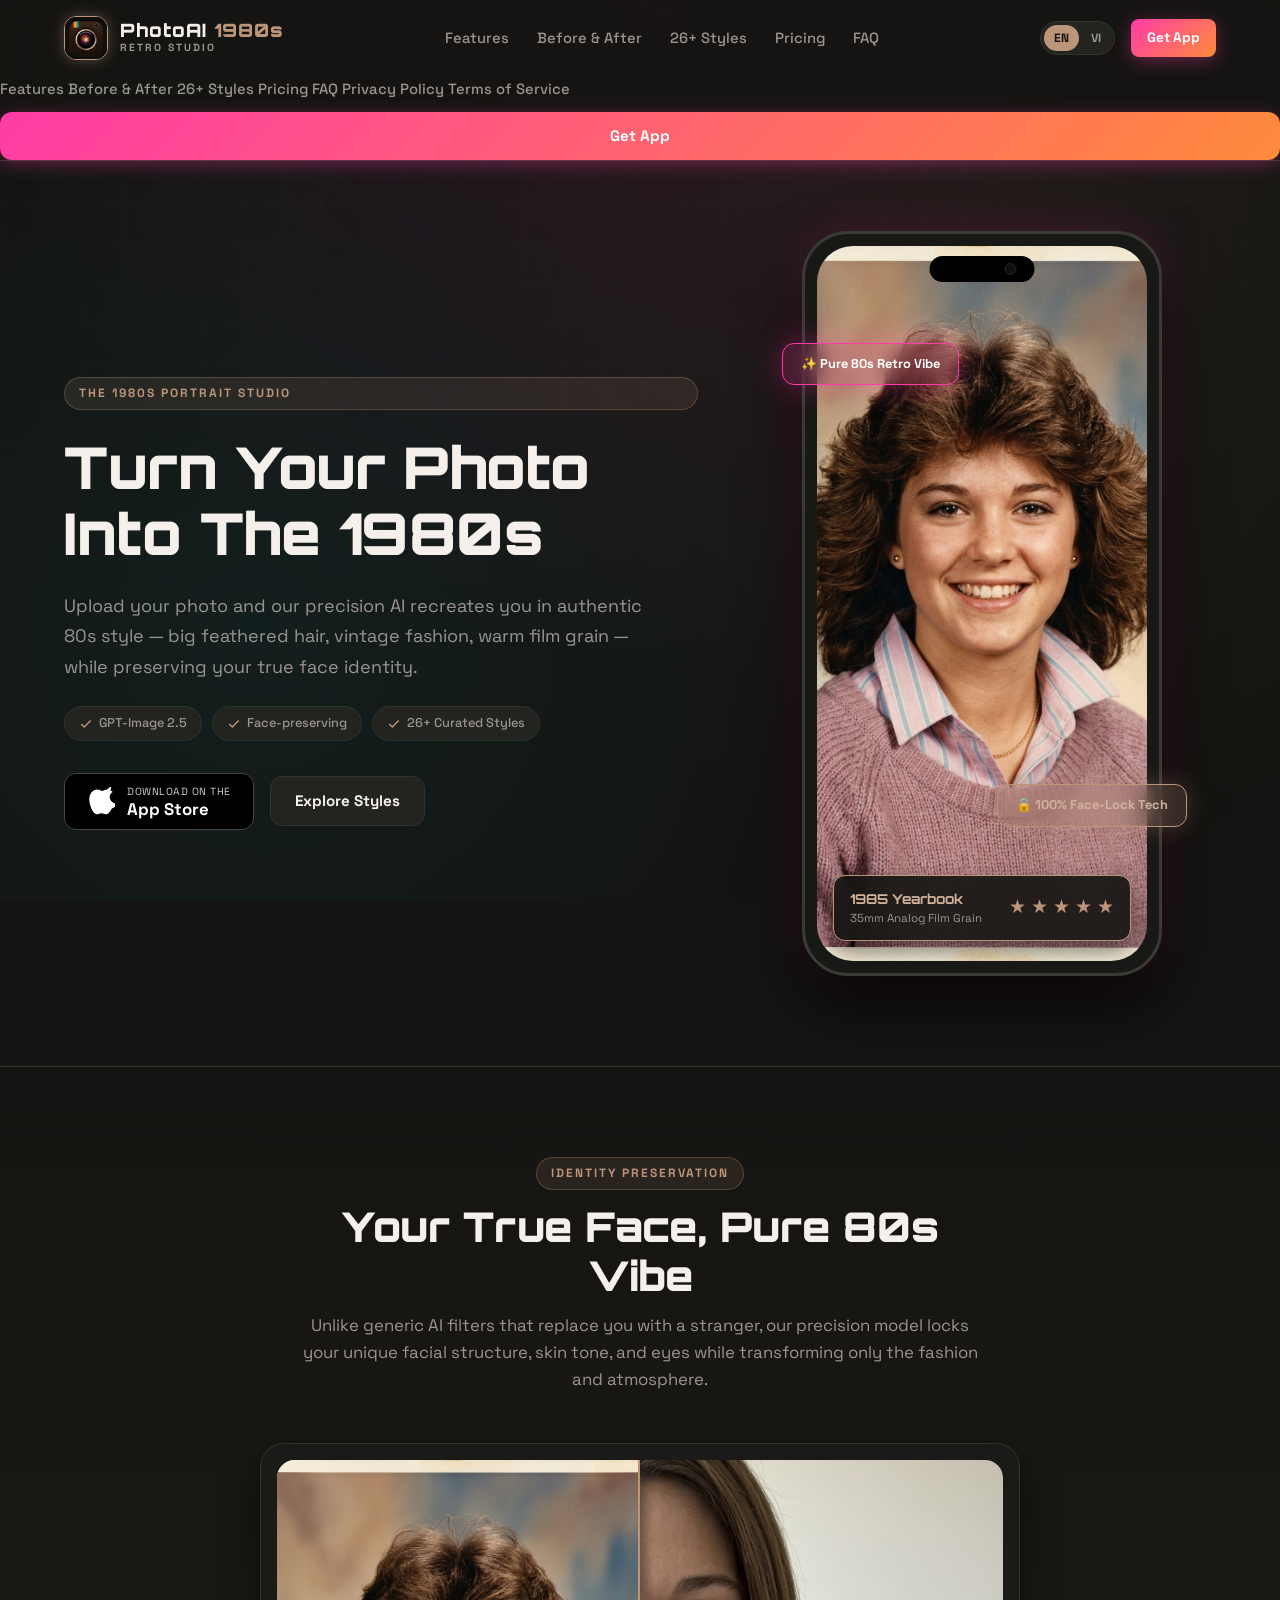
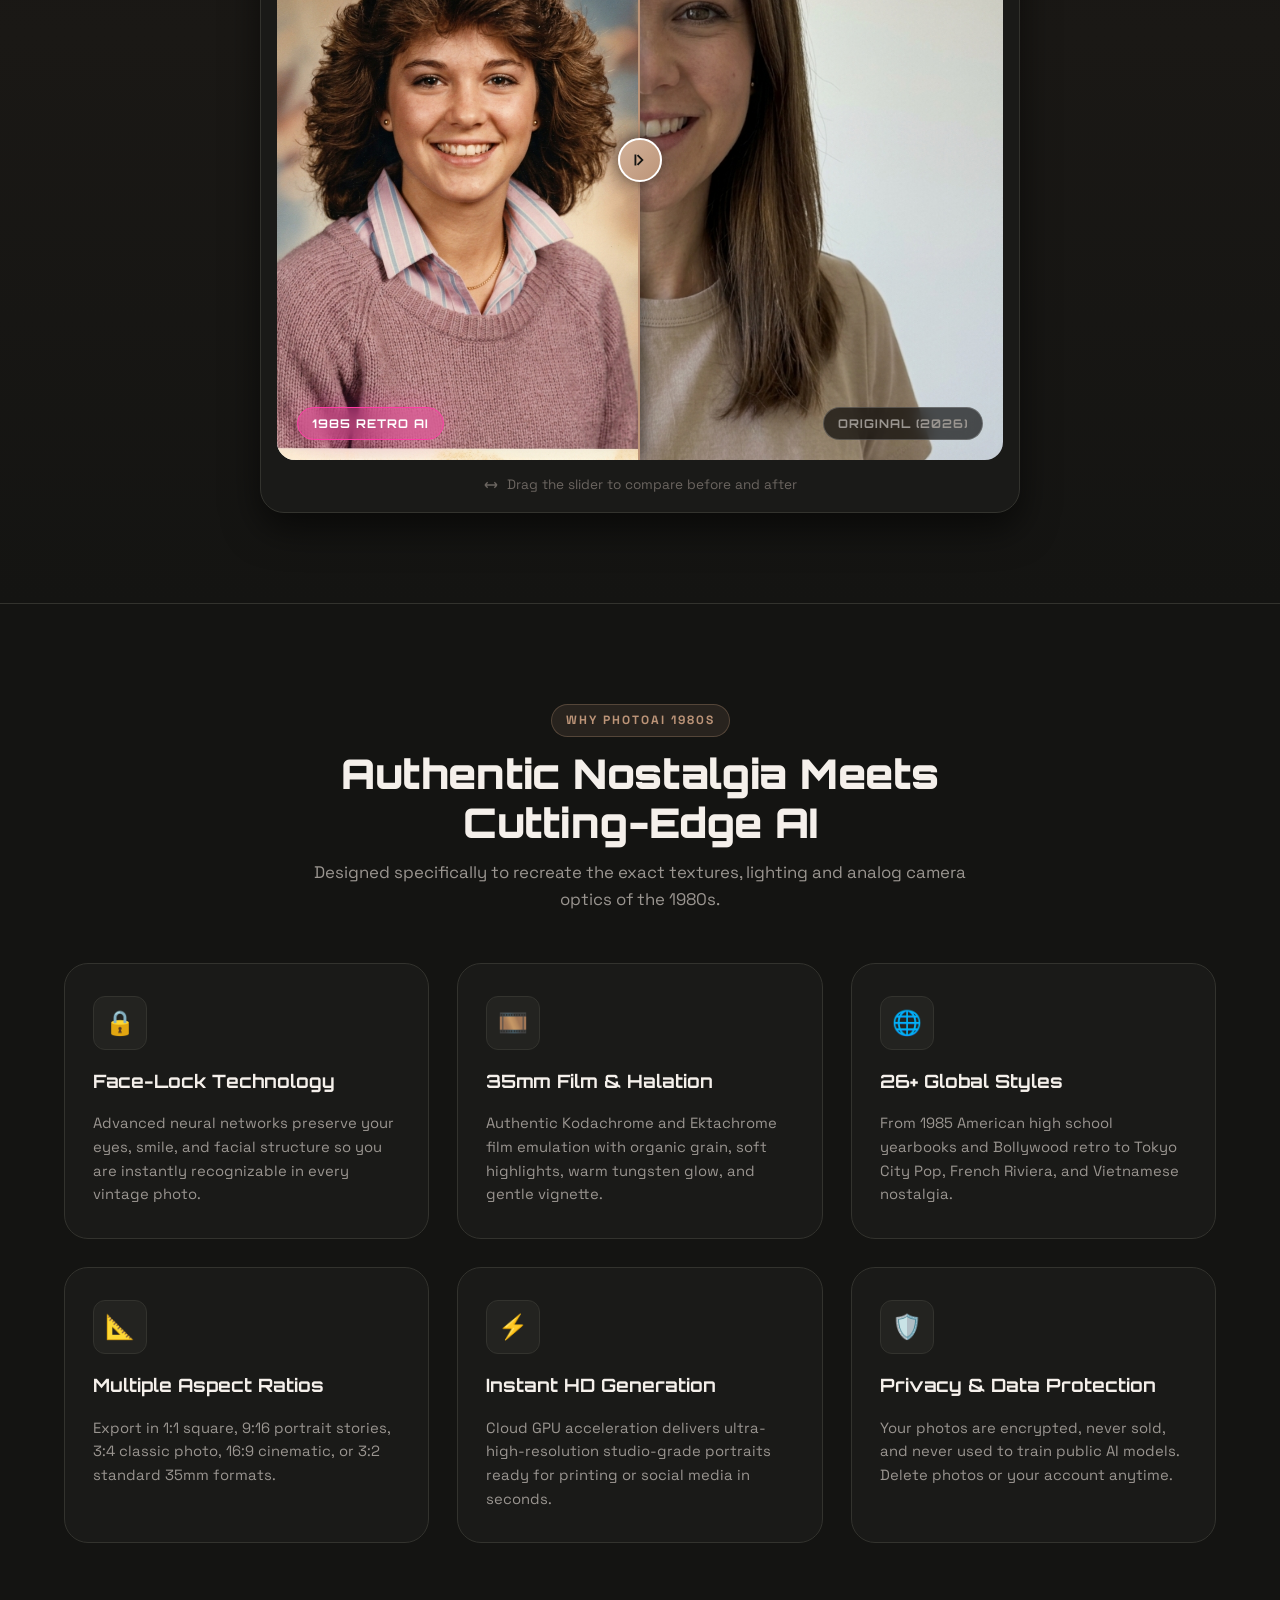
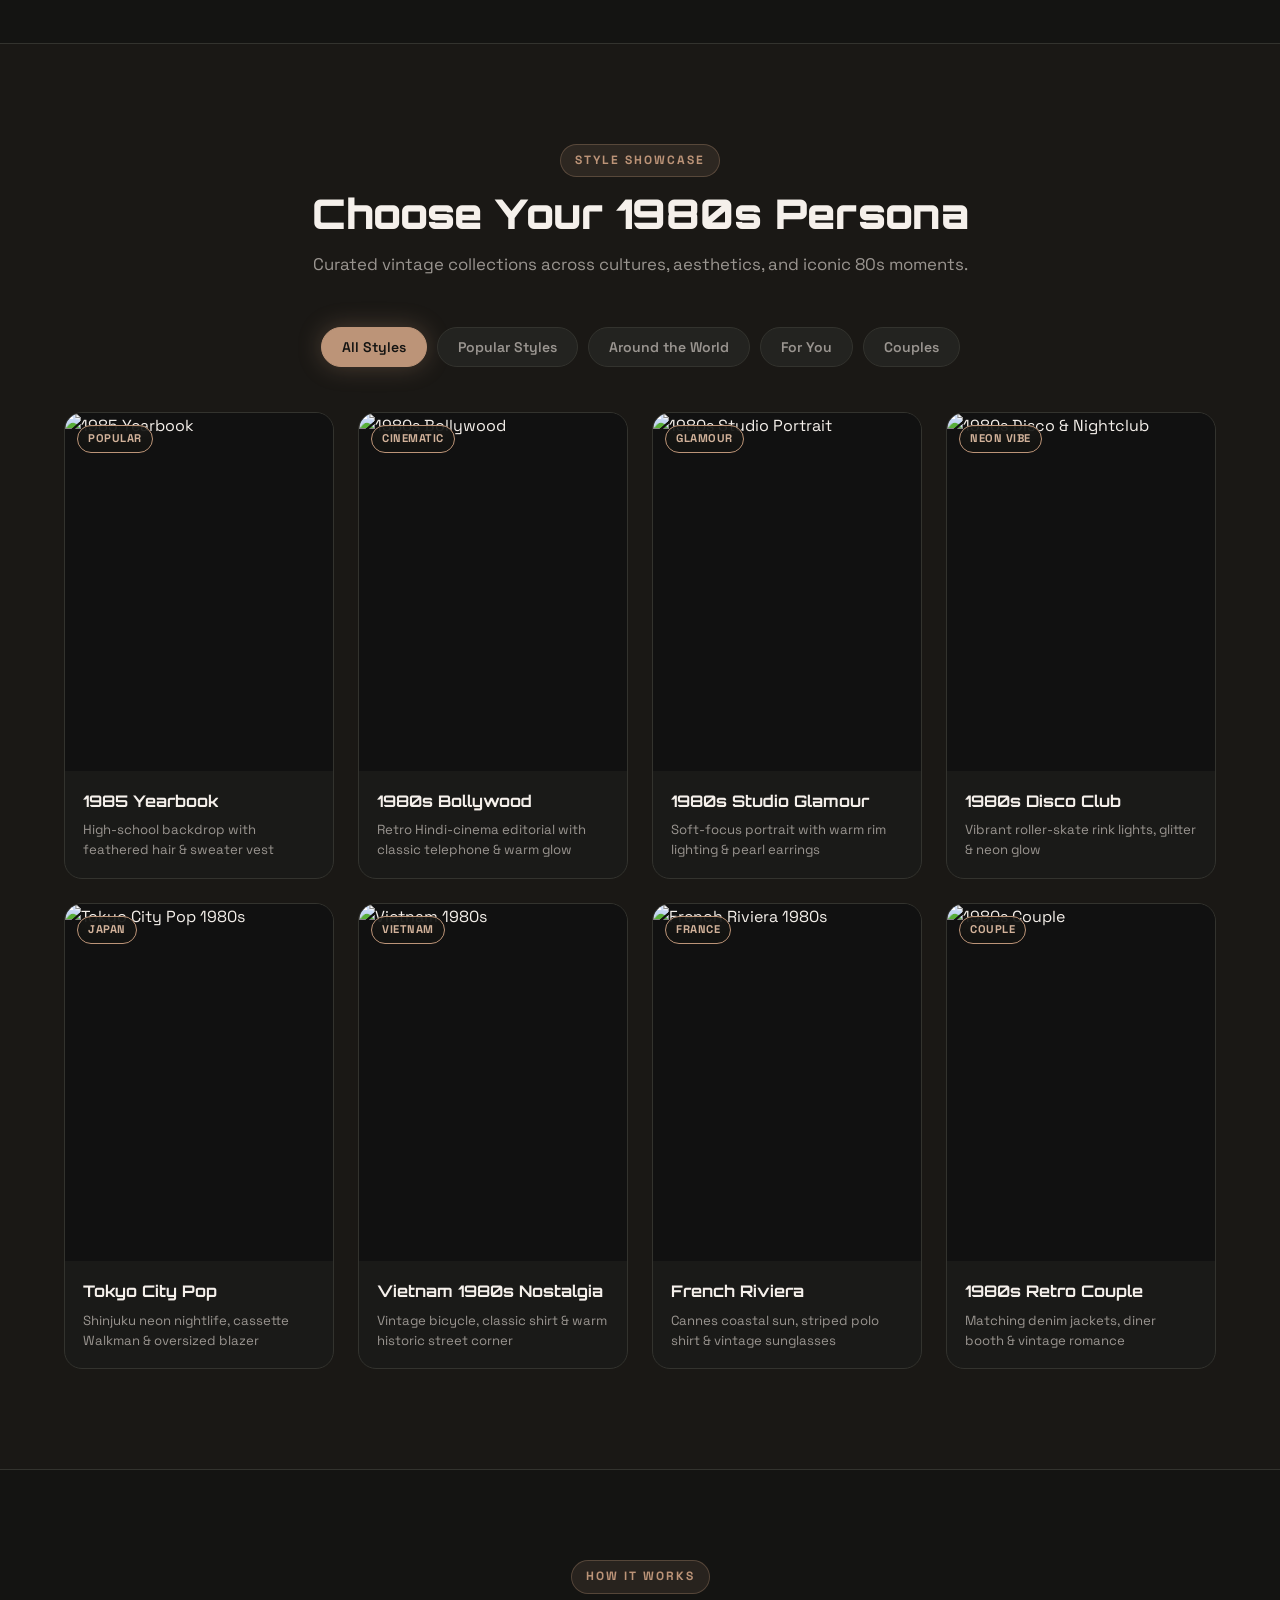
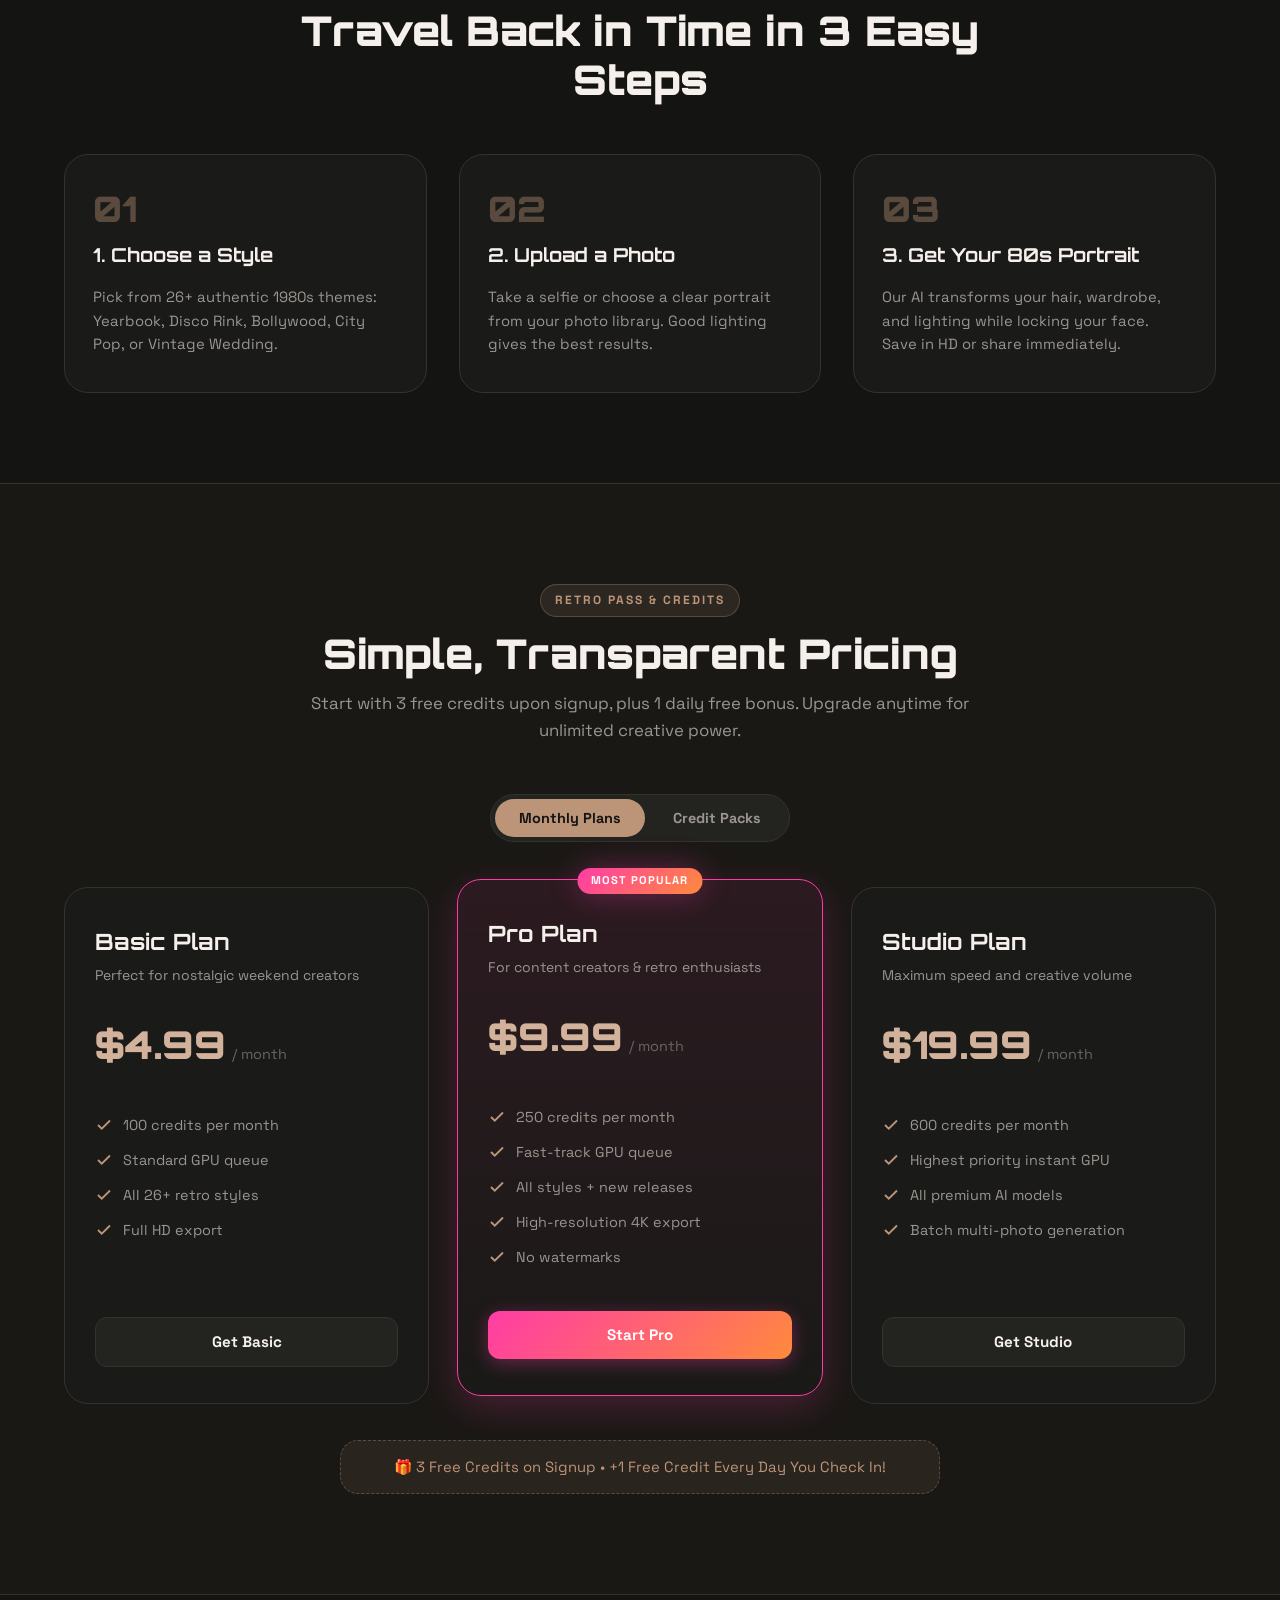
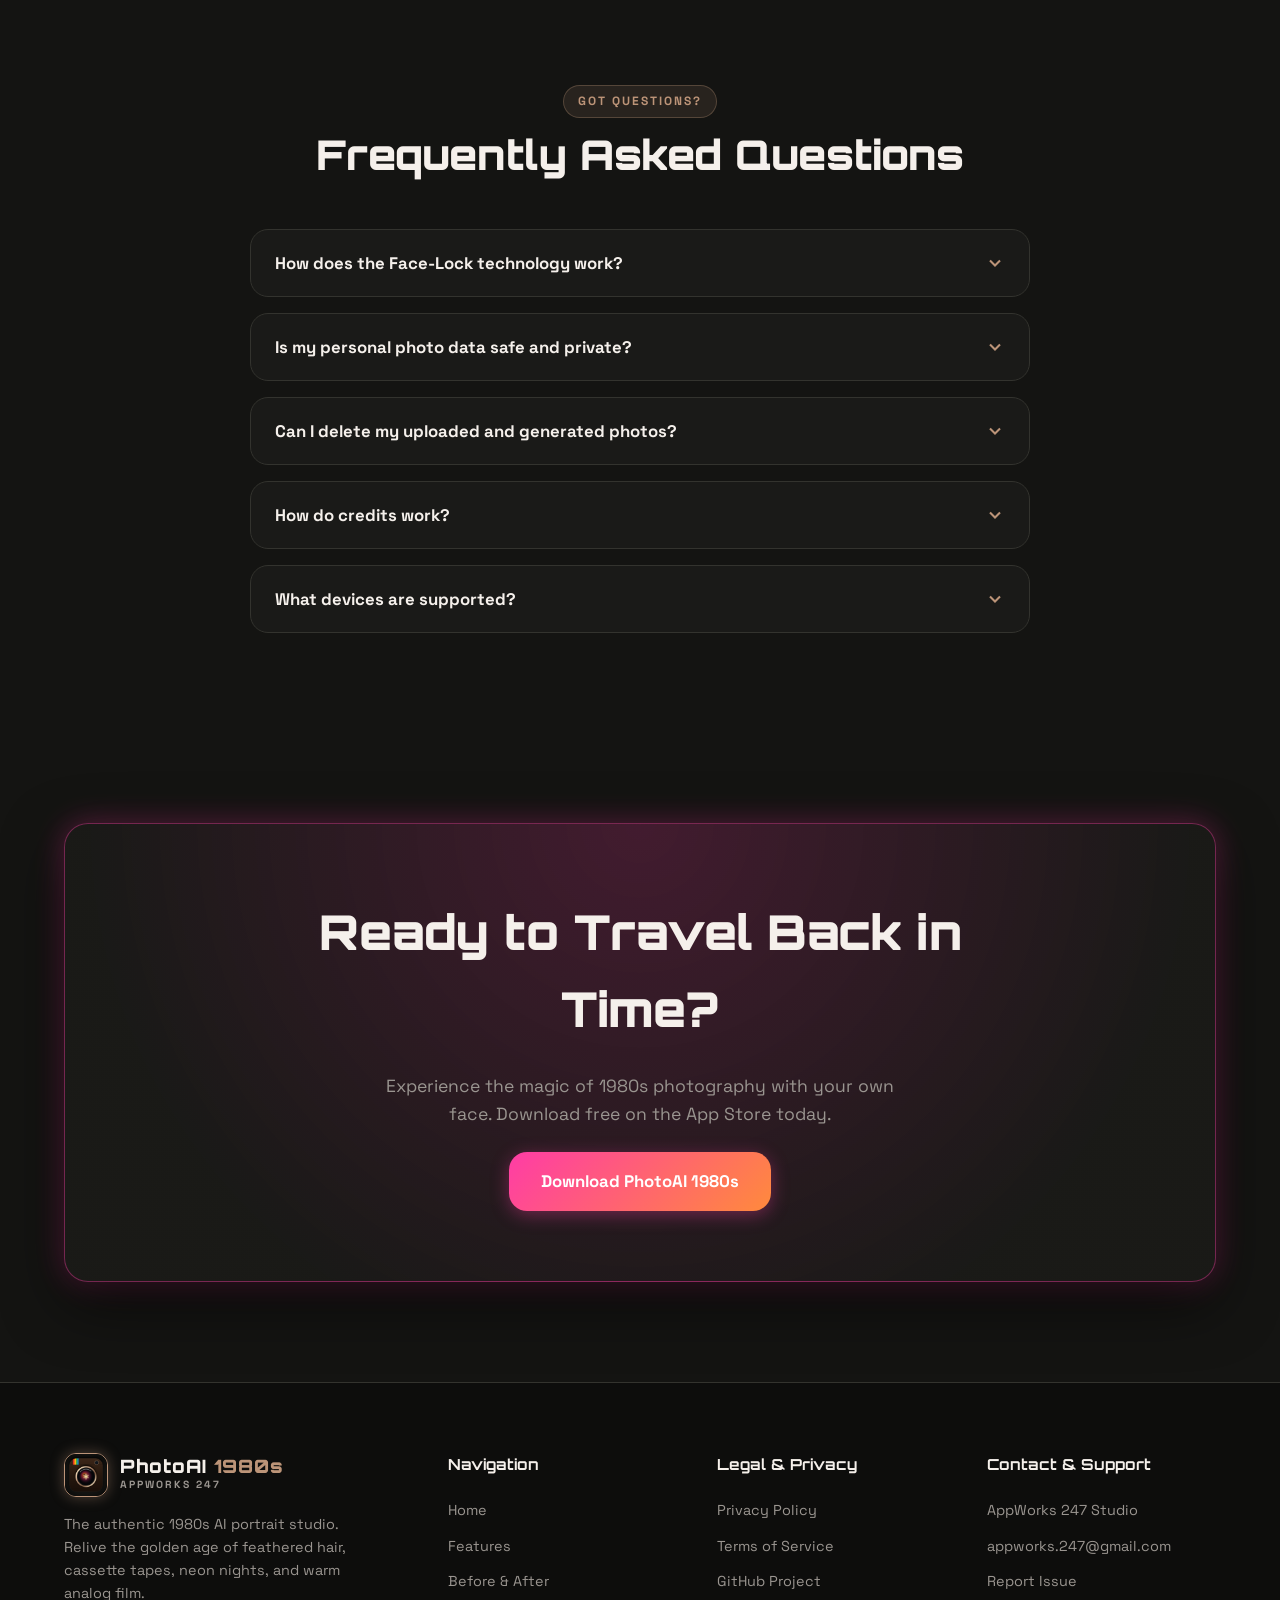
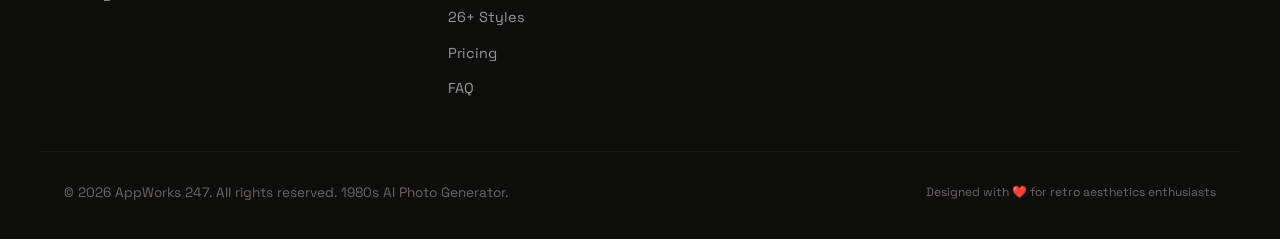
==== index.html @ 923ccb98 "feat: initial release of PhotoAI 1980s landing page and privacy policy for GitHub Pages" ====
<!DOCTYPE html>
<html lang="en">
<head>
  <meta charset="UTF-8">
  <meta name="viewport" content="width=device-width, initial-scale=1.0">
  <title>PhotoAI 1980s — Authentic 1980s AI Portrait Studio</title>
  <meta name="description" content="Turn your selfie into authentic 1980s portraits with 35mm film grain, big feathered hair, vintage fashion, and Face-Lock technology. Available on iOS.">
  <meta name="keywords" content="1980s photo, AI portrait, 80s photo generator, retro yearbook, vintage photo, face preservation, PhotoAI 1980s">
  <meta name="author" content="AppWorks 247">
  
  <!-- OpenGraph / Social Media Meta -->
  <meta property="og:type" content="website">
  <meta property="og:title" content="PhotoAI 1980s — Turn Your Photo Into The 1980s">
  <meta property="og:description" content="Step into a time machine. Relive the golden era of polaroid portraits, feathered hair, and warm analog film while preserving your true face.">
  <meta property="og:image" content="./assets/images/after-1980s-portrait.jpg">
  <meta property="og:url" content="https://app-works-247.github.io/Photo-1980s/">

  <!-- Favicon / App Icon -->
  <link rel="icon" type="image/png" href="./assets/images/app-icon.png">
  <link rel="apple-touch-icon" href="./assets/images/app-icon.png">

  <!-- Master Stylesheet -->
  <link rel="stylesheet" href="./css/style.css">
</head>
<body>
  <!-- Ambient background grid -->
  <div class="retro-grid-bg" aria-hidden="true"></div>

  <!-- Site Header & Navigation -->
  <header class="site-header">
    <div class="container header-inner">
      <a href="./index.html" class="brand-logo" aria-label="PhotoAI 1980s Home">
        <img src="./assets/images/app-icon.png" alt="PhotoAI 1980s Icon" class="brand-icon">
        <div class="brand-text-wrap">
          <span class="brand-title">PhotoAI <span>1980s</span></span>
          <span class="brand-tag">Retro Studio</span>
        </div>
      </a>

      <!-- Desktop Nav -->
      <nav class="desktop-nav" aria-label="Main Navigation">
        <a href="#features" class="nav-link" data-i18n="nav_features">Features</a>
        <a href="#before-after" class="nav-link" data-i18n="nav_before_after">Before & After</a>
        <a href="#styles" class="nav-link" data-i18n="nav_styles">26+ Styles</a>
        <a href="#pricing" class="nav-link" data-i18n="nav_pricing">Pricing</a>
        <a href="#faq" class="nav-link" data-i18n="nav_faq">FAQ</a>
      </nav>

      <!-- Actions (Language Switcher & CTA) -->
      <div class="header-actions">
        <div class="lang-switcher" role="group" aria-label="Language Switcher">
          <button type="button" class="lang-btn active" data-lang="en" aria-label="English">EN</button>
          <button type="button" class="lang-btn" data-lang="vi" aria-label="Tiếng Việt">VI</button>
        </div>

        <a href="#download" class="btn btn-primary btn-sm" data-i18n="nav_get_app">Get App</a>

        <button type="button" class="mobile-menu-toggle" aria-label="Toggle Menu">
          <span></span>
          <span></span>
          <span></span>
        </button>
      </div>
    </div>

    <!-- Mobile Drawer Menu -->
    <div class="mobile-drawer" aria-label="Mobile Navigation">
      <a href="#features" class="nav-link" data-i18n="nav_features">Features</a>
      <a href="#before-after" class="nav-link" data-i18n="nav_before_after">Before & After</a>
      <a href="#styles" class="nav-link" data-i18n="nav_styles">26+ Styles</a>
      <a href="#pricing" class="nav-link" data-i18n="nav_pricing">Pricing</a>
      <a href="#faq" class="nav-link" data-i18n="nav_faq">FAQ</a>
      <a href="./privacy.html" class="nav-link" data-i18n="footer_link_privacy">Privacy Policy</a>
      <a href="./terms.html" class="nav-link" data-i18n="footer_link_terms">Terms of Service</a>
      <div style="padding-top: 10px;">
        <a href="#download" class="btn btn-primary" style="width: 100%;" data-i18n="nav_get_app">Get App</a>
      </div>
    </div>
  </header>

  <main>
    <!-- ====================================================================
         Hero Section
         ==================================================================== -->
    <section class="hero-section" id="hero">
      <div class="container hero-grid">
        <!-- Text Column -->
        <div class="hero-content">
          <div class="badge-eyebrow" data-i18n="hero_eyebrow">
            THE 1980s PORTRAIT STUDIO
          </div>

          <h1 class="hero-title">
            <span data-i18n="hero_title">Turn Your Photo Into The 1980s</span>
          </h1>

          <p class="hero-subtitle" data-i18n="hero_subtitle">
            Upload your photo and our precision AI recreates you in authentic 80s style — big feathered hair, vintage fashion, warm film grain — while preserving your true face identity.
          </p>

          <div class="hero-pills">
            <span class="feature-pill">
              <svg viewBox="0 0 24 24" fill="none" stroke="currentColor" stroke-width="2.5"><polyline points="20 6 9 17 4 12"></polyline></svg>
              <span data-i18n="hero_pill_1">GPT-Image 2.5</span>
            </span>
            <span class="feature-pill">
              <svg viewBox="0 0 24 24" fill="none" stroke="currentColor" stroke-width="2.5"><polyline points="20 6 9 17 4 12"></polyline></svg>
              <span data-i18n="hero_pill_2">Face-preserving</span>
            </span>
            <span class="feature-pill">
              <svg viewBox="0 0 24 24" fill="none" stroke="currentColor" stroke-width="2.5"><polyline points="20 6 9 17 4 12"></polyline></svg>
              <span data-i18n="hero_pill_3">26+ Curated Styles</span>
            </span>
          </div>

          <div class="hero-actions" id="download">
            <a href="https://apps.apple.com/app/id6740000000" target="_blank" rel="noopener" class="app-store-btn" id="hero-apple-btn">
              <svg viewBox="0 0 170 170">
                <path d="M150.37 130.25c-2.45 5.66-5.35 10.87-8.71 15.66-4.58 6.53-8.33 11.05-11.22 13.56-4.48 4.12-9.28 6.23-14.42 6.35-3.69 0-8.14-1.05-13.32-3.18-5.19-2.12-9.97-3.17-14.34-3.17-4.58 0-9.49 1.05-14.75 3.17-5.26 2.13-9.5 3.24-12.74 3.35-4.35.13-9.16-1.9-14.42-6.08-3.69-3.04-7.6-7.85-11.75-14.43-6.41-10.22-11.45-21.78-15.11-34.69-3.66-12.92-5.49-25.04-5.49-36.37 0-16.71 4.54-30.73 13.62-42.06 9.08-11.33 20.73-17.13 34.95-17.41 5.35 0 11.16 1.45 17.43 4.35 6.26 2.91 10.29 4.41 12.08 4.5 1.45 0 5.68-1.56 12.69-4.68 7.02-3.12 13.06-4.51 18.13-4.17 13.88.78 24.84 5.91 32.88 15.4-12.28 7.47-18.3 17.84-18.06 31.11.23 10.37 4.17 19.14 11.82 26.31 7.65 7.17 16.78 11.29 27.39 12.36-2.35 7.24-5.44 14.88-9.28 22.91zM119.22 31.02c0-7.35 2.65-14.28 7.95-20.78 5.3-6.5 11.82-10.24 19.56-11.24.23 1.23.34 2.34.34 3.35 0 7.24-2.73 14.28-8.2 21.11-5.47 6.83-12.02 10.66-19.65 11.49-.11-1.34-.17-2.65-.17-3.93z"/>
              </svg>
              <div class="app-store-text">
                <span class="sub" data-i18n="hero_btn_appstore_sub">Download on the</span>
                <span class="title" data-i18n="hero_btn_appstore_title">App Store</span>
              </div>
            </a>

            <a href="#styles" class="btn btn-secondary" data-i18n="hero_btn_explore">
              Explore Styles
            </a>
          </div>
        </div>

        <!-- Phone Mockup Column -->
        <div class="hero-visual">
          <div class="mockup-wrapper">
            <div class="phone-frame">
              <div class="phone-screen">
                <div class="phone-notch"></div>
                <img src="./assets/images/after-1980s-portrait.jpg" alt="1980s AI Portrait Result" loading="eager">
                <div class="phone-overlay-badge">
                  <div class="badge-info">
                    <h4 data-i18n="badge_polaroid_title">1985 Yearbook</h4>
                    <p data-i18n="badge_polaroid_sub">35mm Analog Film Grain</p>
                  </div>
                  <span style="color: var(--color-gold); font-size: 1.2rem;">★ ★ ★ ★ ★</span>
                </div>
              </div>
            </div>

            <!-- Floating Retro Badges -->
            <div class="floating-tag tag-1" data-i18n="floating_tag_1">
              ✨ Pure 80s Retro Vibe
            </div>
            <div class="floating-tag tag-2" data-i18n="floating_tag_2">
              🔒 100% Face-Lock Tech
            </div>
          </div>
        </div>
      </div>
    </section>

    <!-- ====================================================================
         Interactive Before & After Comparison
         ==================================================================== -->
    <section class="comparison-section" id="before-after">
      <div class="container">
        <div class="section-header">
          <div class="badge-eyebrow" data-i18n="ba_eyebrow">
            IDENTITY PRESERVATION
          </div>
          <h2 class="section-title" data-i18n="ba_title">
            Your True Face, Pure 80s Vibe
          </h2>
          <p class="section-subtitle" data-i18n="ba_subtitle">
            Unlike generic AI filters that replace you with a stranger, our precision model locks your unique facial structure, skin tone, and eyes while transforming only the fashion and atmosphere.
          </p>
        </div>

        <div class="comparison-container">
          <div class="comparison-slider-wrapper" id="before-after-slider">
            <!-- Background Image (Original Before) -->
            <img src="./assets/images/before-portrait.jpg" alt="Original Modern Portrait" class="comparison-image">

            <!-- Clipped Image (1980s Retro After) -->
            <div class="comparison-after-wrapper">
              <img src="./assets/images/after-1980s-portrait.jpg" alt="1980s Retro Transformed Portrait">
            </div>

            <!-- Slider Handle -->
            <div class="comparison-handle" aria-hidden="true">
              <svg viewBox="0 0 24 24">
                <path d="M8.59 16.59L13.17 12 8.59 7.41 10 6l6 6-6 6-1.41-1.41zM6 6h2v12H6V6z"/>
              </svg>
            </div>

            <!-- Floating Labels -->
            <span class="comparison-label label-before" data-i18n="ba_label_before">ORIGINAL (2026)</span>
            <span class="comparison-label label-after" data-i18n="ba_label_after">1985 RETRO AI</span>
          </div>

          <div class="comparison-hint">
            <svg width="16" height="16" viewBox="0 0 24 24" fill="none" stroke="currentColor" stroke-width="2"><path d="M7 16l-4-4m0 0l4-4m-4 4h18m-4 4l4-4m0 0l-4-4"/></svg>
            <span data-i18n="ba_hint">Drag the slider to compare before and after</span>
          </div>
        </div>
      </div>
    </section>

    <!-- ====================================================================
         Features Section
         ==================================================================== -->
    <section class="features-section" id="features">
      <div class="container">
        <div class="section-header">
          <div class="badge-eyebrow" data-i18n="feat_eyebrow">
            WHY PHOTOAI 1980s
          </div>
          <h2 class="section-title" data-i18n="feat_title">
            Authentic Nostalgia Meets Cutting-Edge AI
          </h2>
          <p class="section-subtitle" data-i18n="feat_subtitle">
            Designed specifically to recreate the exact textures, lighting and analog camera optics of the 1980s.
          </p>
        </div>

        <div class="features-grid">
          <!-- Card 1 -->
          <div class="feature-card">
            <div class="feature-icon-box">🔒</div>
            <h3 data-i18n="feat_1_title">Face-Lock Technology</h3>
            <p data-i18n="feat_1_desc">Advanced neural networks preserve your eyes, smile, and facial structure so you are instantly recognizable in every vintage photo.</p>
          </div>

          <!-- Card 2 -->
          <div class="feature-card">
            <div class="feature-icon-box">🎞️</div>
            <h3 data-i18n="feat_2_title">35mm Film & Halation</h3>
            <p data-i18n="feat_2_desc">Authentic Kodachrome and Ektachrome film emulation with organic grain, soft highlights, warm tungsten glow, and gentle vignette.</p>
          </div>

          <!-- Card 3 -->
          <div class="feature-card">
            <div class="feature-icon-box">🌐</div>
            <h3 data-i18n="feat_3_title">26+ Global Styles</h3>
            <p data-i18n="feat_3_desc">From 1985 American high school yearbooks and Bollywood retro to Tokyo City Pop, French Riviera, and Vietnamese nostalgia.</p>
          </div>

          <!-- Card 4 -->
          <div class="feature-card">
            <div class="feature-icon-box">📐</div>
            <h3 data-i18n="feat_4_title">Multiple Aspect Ratios</h3>
            <p data-i18n="feat_4_desc">Export in 1:1 square, 9:16 portrait stories, 3:4 classic photo, 16:9 cinematic, or 3:2 standard 35mm formats.</p>
          </div>

          <!-- Card 5 -->
          <div class="feature-card">
            <div class="feature-icon-box">⚡</div>
            <h3 data-i18n="feat_5_title">Instant HD Generation</h3>
            <p data-i18n="feat_5_desc">Cloud GPU acceleration delivers ultra-high-resolution studio-grade portraits ready for printing or social media in seconds.</p>
          </div>

          <!-- Card 6 -->
          <div class="feature-card">
            <div class="feature-icon-box">🛡️</div>
            <h3 data-i18n="feat_6_title">Privacy & Data Protection</h3>
            <p data-i18n="feat_6_desc">Your photos are encrypted, never sold, and never used to train public AI models. Delete photos or your account anytime.</p>
          </div>
        </div>
      </div>
    </section>

    <!-- ====================================================================
         26+ Style Showcase Section
         ==================================================================== -->
    <section class="styles-section" id="styles">
      <div class="container">
        <div class="section-header">
          <div class="badge-eyebrow" data-i18n="styles_eyebrow">
            STYLE SHOWCASE
          </div>
          <h2 class="section-title" data-i18n="styles_title">
            Choose Your 1980s Persona
          </h2>
          <p class="section-subtitle" data-i18n="styles_subtitle">
            Curated vintage collections across cultures, aesthetics, and iconic 80s moments.
          </p>
        </div>

        <!-- Filter Tabs -->
        <div class="style-tabs" role="tablist">
          <button type="button" class="style-tab-btn active" data-category="all" data-i18n="tab_all">All Styles</button>
          <button type="button" class="style-tab-btn" data-category="popular" data-i18n="tab_popular">Popular Styles</button>
          <button type="button" class="style-tab-btn" data-category="world" data-i18n="tab_world">Around the World</button>
          <button type="button" class="style-tab-btn" data-category="gender" data-i18n="tab_gender">For You</button>
          <button type="button" class="style-tab-btn" data-category="couple" data-i18n="tab_couple">Couples</button>
        </div>

        <!-- Styles Grid -->
        <div class="styles-grid">
          <!-- Item 1: 1985 Yearbook -->
          <div class="style-card" data-category="popular">
            <div class="style-img-wrapper">
              <img src="https://raw.githubusercontent.com/codaaiteam/1980s-ai-photo-prompts/main/examples/yearbook-1985.jpg" alt="1985 Yearbook" loading="lazy">
              <span class="style-tag">POPULAR</span>
            </div>
            <div class="style-info">
              <h4 class="style-name" data-en="1985 Yearbook" data-vi="Kỷ yếu Năm 1985">1985 Yearbook</h4>
              <p class="style-desc" data-en="High-school backdrop with feathered hair & sweater vest" data-vi="Phông nền studio trung học kinh điển với tóc bồng bềnh">High-school backdrop with feathered hair & sweater vest</p>
            </div>
          </div>

          <!-- Item 2: Bollywood 1980s -->
          <div class="style-card" data-category="popular">
            <div class="style-img-wrapper">
              <img src="https://raw.githubusercontent.com/codaaiteam/1980s-ai-photo-prompts/main/examples/bollywood-1980s.jpg" alt="1980s Bollywood" loading="lazy">
              <span class="style-tag">CINEMATIC</span>
            </div>
            <div class="style-info">
              <h4 class="style-name" data-en="1980s Bollywood" data-vi="Bollywood Thập niên 1980">1980s Bollywood</h4>
              <p class="style-desc" data-en="Retro Hindi-cinema editorial with classic telephone & warm glow" data-vi="Phong cách điện ảnh Ấn Độ cổ điển với điện thoại quay số">Retro Hindi-cinema editorial with classic telephone & warm glow</p>
            </div>
          </div>

          <!-- Item 3: Studio Portrait 1980s -->
          <div class="style-card" data-category="popular">
            <div class="style-img-wrapper">
              <img src="https://images.unsplash.com/photo-1534528741775-53994a69daeb?w=600&auto=format&fit=crop&q=80" alt="1980s Studio Portrait" loading="lazy">
              <span class="style-tag">GLAMOUR</span>
            </div>
            <div class="style-info">
              <h4 class="style-name" data-en="1980s Studio Glamour" data-vi="Chân dung Studio Quyến rũ">1980s Studio Glamour</h4>
              <p class="style-desc" data-en="Soft-focus portrait with warm rim lighting & pearl earrings" data-vi="Ảnh chân dung mộng mơ với tiêu cự mềm và đèn tungsten">Soft-focus portrait with warm rim lighting & pearl earrings</p>
            </div>
          </div>

          <!-- Item 4: Disco & Nightclub -->
          <div class="style-card" data-category="popular">
            <div class="style-img-wrapper">
              <img src="https://raw.githubusercontent.com/codaaiteam/1980s-ai-photo-prompts/main/examples/disco-1980s.jpg" alt="1980s Disco & Nightclub" loading="lazy">
              <span class="style-tag">NEON VIBE</span>
            </div>
            <div class="style-info">
              <h4 class="style-name" data-en="1980s Disco Club" data-vi="Vũ trường & Sàn nhảy 80s">1980s Disco Club</h4>
              <p class="style-desc" data-en="Vibrant roller-skate rink lights, glitter & neon glow" data-vi="Ánh đèn neon rực rỡ và quả cầu disco lấp lánh">Vibrant roller-skate rink lights, glitter & neon glow</p>
            </div>
          </div>

          <!-- Item 5: Tokyo City Pop -->
          <div class="style-card" data-category="world">
            <div class="style-img-wrapper">
              <img src="https://images.unsplash.com/photo-1503899036084-c55cdd92da26?w=600&auto=format&fit=crop&q=80" alt="Tokyo City Pop 1980s" loading="lazy">
              <span class="style-tag">JAPAN</span>
            </div>
            <div class="style-info">
              <h4 class="style-name" data-en="Tokyo City Pop" data-vi="Tokyo City Pop 1980s">Tokyo City Pop</h4>
              <p class="style-desc" data-en="Shinjuku neon nightlife, cassette Walkman & oversized blazer" data-vi="Ánh đèn đêm Shinjuku, máy nghe nhạc cassette và áo vest rộng">Shinjuku neon nightlife, cassette Walkman & oversized blazer</p>
            </div>
          </div>

          <!-- Item 6: Vietnam 1980s Nostalgia -->
          <div class="style-card" data-category="world">
            <div class="style-img-wrapper">
              <img src="https://images.unsplash.com/photo-1528127269322-539801943592?w=600&auto=format&fit=crop&q=80" alt="Vietnam 1980s" loading="lazy">
              <span class="style-tag">VIETNAM</span>
            </div>
            <div class="style-info">
              <h4 class="style-name" data-en="Vietnam 1980s Nostalgia" data-vi="Việt Nam Thập niên 1980">Vietnam 1980s Nostalgia</h4>
              <p class="style-desc" data-en="Vintage bicycle, classic shirt & warm historic street corner" data-vi="Xe đạp Thống Nhất, góc phố cổ kính và nụ cười bình dị">Vintage bicycle, classic shirt & warm historic street corner</p>
            </div>
          </div>

          <!-- Item 7: French Riviera 1980s -->
          <div class="style-card" data-category="world">
            <div class="style-img-wrapper">
              <img src="https://images.unsplash.com/photo-1502602898657-3e91760cbb34?w=600&auto=format&fit=crop&q=80" alt="French Riviera 1980s" loading="lazy">
              <span class="style-tag">FRANCE</span>
            </div>
            <div class="style-info">
              <h4 class="style-name" data-en="French Riviera" data-vi="Bờ biển Pháp 1980s">French Riviera</h4>
              <p class="style-desc" data-en="Cannes coastal sun, striped polo shirt & vintage sunglasses" data-vi="Nắng vàng Cannes, áo polo kẻ sọc và kính râm cổ điển">Cannes coastal sun, striped polo shirt & vintage sunglasses</p>
            </div>
          </div>

          <!-- Item 8: Couple Retro 1980s -->
          <div class="style-card" data-category="couple">
            <div class="style-img-wrapper">
              <img src="https://images.unsplash.com/photo-1516589178581-6cd7833ae3b2?w=600&auto=format&fit=crop&q=80" alt="1980s Couple" loading="lazy">
              <span class="style-tag">COUPLE</span>
            </div>
            <div class="style-info">
              <h4 class="style-name" data-en="1980s Retro Couple" data-vi="Cặp Đôi Thập Niên 1980">1980s Retro Couple</h4>
              <p class="style-desc" data-en="Matching denim jackets, diner booth & vintage romance" data-vi="Áo khoác denim đôi, quán ăn vintage và tình yêu ngọt ngào">Matching denim jackets, diner booth & vintage romance</p>
            </div>
          </div>
        </div>
      </div>
    </section>

    <!-- ====================================================================
         How It Works Section
         ==================================================================== -->
    <section class="steps-section" id="how-it-works">
      <div class="container">
        <div class="section-header">
          <div class="badge-eyebrow" data-i18n="steps_eyebrow">
            HOW IT WORKS
          </div>
          <h2 class="section-title" data-i18n="steps_title">
            Travel Back in Time in 3 Easy Steps
          </h2>
        </div>

        <div class="steps-grid">
          <div class="step-card">
            <span class="step-number">01</span>
            <h3 data-i18n="steps_1_title">1. Choose a Style</h3>
            <p data-i18n="steps_1_desc">Pick from 26+ authentic 1980s themes: Yearbook, Disco Rink, Bollywood, City Pop, or Vintage Wedding.</p>
          </div>

          <div class="step-card">
            <span class="step-number">02</span>
            <h3 data-i18n="steps_2_title">2. Upload a Photo</h3>
            <p data-i18n="steps_2_desc">Take a selfie or choose a clear portrait from your photo library. Good lighting gives the best results.</p>
          </div>

          <div class="step-card">
            <span class="step-number">03</span>
            <h3 data-i18n="steps_3_title">3. Get Your 80s Portrait</h3>
            <p data-i18n="steps_3_desc">Our AI transforms your hair, wardrobe, and lighting while locking your face. Save in HD or share immediately.</p>
          </div>
        </div>
      </div>
    </section>

    <!-- ====================================================================
         Pricing Section
         ==================================================================== -->
    <section class="pricing-section" id="pricing">
      <div class="container">
        <div class="section-header">
          <div class="badge-eyebrow" data-i18n="pricing_eyebrow">
            RETRO PASS & CREDITS
          </div>
          <h2 class="section-title" data-i18n="pricing_title">
            Simple, Transparent Pricing
          </h2>
          <p class="section-subtitle" data-i18n="pricing_subtitle">
            Start with 3 free credits upon signup, plus 1 daily free bonus. Upgrade anytime for unlimited creative power.
          </p>
        </div>

        <!-- Toggle Switcher -->
        <div class="pricing-toggle-wrap">
          <div class="pricing-toggle">
            <button type="button" class="pricing-toggle-btn active" data-target="subscription" data-i18n="pricing_tab_sub">Monthly Plans</button>
            <button type="button" class="pricing-toggle-btn" data-target="packs" data-i18n="pricing_tab_pack">Credit Packs</button>
          </div>
        </div>

        <!-- Monthly Subscriptions Grid -->
        <div class="pricing-grid pricing-grid-subscription">
          <!-- Basic Plan -->
          <div class="pricing-card">
            <div class="pricing-header">
              <h3 data-i18n="plan_basic_title">Basic Plan</h3>
              <p data-i18n="plan_basic_desc">Perfect for nostalgic weekend creators</p>
            </div>
            <div class="pricing-price">
              <span class="price-num" data-i18n="plan_basic_price">$4.99</span>
              <span class="price-unit" data-i18n="plan_basic_unit">/ month</span>
            </div>
            <ul class="pricing-features">
              <li>
                <svg width="18" height="18" viewBox="0 0 24 24" fill="none" stroke="currentColor" stroke-width="2.5"><polyline points="20 6 9 17 4 12"></polyline></svg>
                <span data-i18n="plan_basic_f1">100 credits per month</span>
              </li>
              <li>
                <svg width="18" height="18" viewBox="0 0 24 24" fill="none" stroke="currentColor" stroke-width="2.5"><polyline points="20 6 9 17 4 12"></polyline></svg>
                <span data-i18n="plan_basic_f2">Standard GPU queue</span>
              </li>
              <li>
                <svg width="18" height="18" viewBox="0 0 24 24" fill="none" stroke="currentColor" stroke-width="2.5"><polyline points="20 6 9 17 4 12"></polyline></svg>
                <span data-i18n="plan_basic_f3">All 26+ retro styles</span>
              </li>
              <li>
                <svg width="18" height="18" viewBox="0 0 24 24" fill="none" stroke="currentColor" stroke-width="2.5"><polyline points="20 6 9 17 4 12"></polyline></svg>
                <span data-i18n="plan_basic_f4">Full HD export</span>
              </li>
            </ul>
            <a href="#download" class="btn btn-secondary" style="width: 100%;" data-i18n="plan_basic_btn">Get Basic</a>
          </div>

          <!-- Pro Plan (Featured) -->
          <div class="pricing-card featured">
            <div class="pricing-badge" data-i18n="badge_popular">MOST POPULAR</div>
            <div class="pricing-header">
              <h3 data-i18n="plan_pro_title">Pro Plan</h3>
              <p data-i18n="plan_pro_desc">For content creators & retro enthusiasts</p>
            </div>
            <div class="pricing-price">
              <span class="price-num" data-i18n="plan_pro_price">$9.99</span>
              <span class="price-unit" data-i18n="plan_pro_unit">/ month</span>
            </div>
            <ul class="pricing-features">
              <li>
                <svg width="18" height="18" viewBox="0 0 24 24" fill="none" stroke="currentColor" stroke-width="2.5"><polyline points="20 6 9 17 4 12"></polyline></svg>
                <span data-i18n="plan_pro_f1">250 credits per month</span>
              </li>
              <li>
                <svg width="18" height="18" viewBox="0 0 24 24" fill="none" stroke="currentColor" stroke-width="2.5"><polyline points="20 6 9 17 4 12"></polyline></svg>
                <span data-i18n="plan_pro_f2">Fast-track GPU queue</span>
              </li>
              <li>
                <svg width="18" height="18" viewBox="0 0 24 24" fill="none" stroke="currentColor" stroke-width="2.5"><polyline points="20 6 9 17 4 12"></polyline></svg>
                <span data-i18n="plan_pro_f3">All styles + new releases</span>
              </li>
              <li>
                <svg width="18" height="18" viewBox="0 0 24 24" fill="none" stroke="currentColor" stroke-width="2.5"><polyline points="20 6 9 17 4 12"></polyline></svg>
                <span data-i18n="plan_pro_f4">High-resolution 4K export</span>
              </li>
              <li>
                <svg width="18" height="18" viewBox="0 0 24 24" fill="none" stroke="currentColor" stroke-width="2.5"><polyline points="20 6 9 17 4 12"></polyline></svg>
                <span data-i18n="plan_pro_f5">No watermarks</span>
              </li>
            </ul>
            <a href="#download" class="btn btn-primary" style="width: 100%;" data-i18n="plan_pro_btn">Start Pro</a>
          </div>

          <!-- Studio Plan -->
          <div class="pricing-card">
            <div class="pricing-header">
              <h3 data-i18n="plan_studio_title">Studio Plan</h3>
              <p data-i18n="plan_studio_desc">Maximum speed and creative volume</p>
            </div>
            <div class="pricing-price">
              <span class="price-num" data-i18n="plan_studio_price">$19.99</span>
              <span class="price-unit" data-i18n="plan_studio_unit">/ month</span>
            </div>
            <ul class="pricing-features">
              <li>
                <svg width="18" height="18" viewBox="0 0 24 24" fill="none" stroke="currentColor" stroke-width="2.5"><polyline points="20 6 9 17 4 12"></polyline></svg>
                <span data-i18n="plan_studio_f1">600 credits per month</span>
              </li>
              <li>
                <svg width="18" height="18" viewBox="0 0 24 24" fill="none" stroke="currentColor" stroke-width="2.5"><polyline points="20 6 9 17 4 12"></polyline></svg>
                <span data-i18n="plan_studio_f2">Highest priority instant GPU</span>
              </li>
              <li>
                <svg width="18" height="18" viewBox="0 0 24 24" fill="none" stroke="currentColor" stroke-width="2.5"><polyline points="20 6 9 17 4 12"></polyline></svg>
                <span data-i18n="plan_studio_f3">All premium AI models</span>
              </li>
              <li>
                <svg width="18" height="18" viewBox="0 0 24 24" fill="none" stroke="currentColor" stroke-width="2.5"><polyline points="20 6 9 17 4 12"></polyline></svg>
                <span data-i18n="plan_studio_f4">Batch multi-photo generation</span>
              </li>
            </ul>
            <a href="#download" class="btn btn-secondary" style="width: 100%;" data-i18n="plan_studio_btn">Get Studio</a>
          </div>
        </div>

        <!-- Credit Packs Grid (Hidden by default) -->
        <div class="pricing-grid pricing-grid-packs" style="display: none;">
          <!-- Starter Pack -->
          <div class="pricing-card">
            <div class="pricing-header">
              <h3 data-i18n="pack_starter_title">Starter Pack</h3>
              <p data-i18n="pack_starter_desc">Quick one-time top-up</p>
            </div>
            <div class="pricing-price">
              <span class="price-num" data-i18n="pack_starter_price">$1.99</span>
              <span class="price-unit" data-i18n="pack_starter_unit">one-time</span>
            </div>
            <ul class="pricing-features">
              <li>
                <svg width="18" height="18" viewBox="0 0 24 24" fill="none" stroke="currentColor" stroke-width="2.5"><polyline points="20 6 9 17 4 12"></polyline></svg>
                <span data-i18n="pack_starter_f1">30 credits instantly</span>
              </li>
              <li>
                <svg width="18" height="18" viewBox="0 0 24 24" fill="none" stroke="currentColor" stroke-width="2.5"><polyline points="20 6 9 17 4 12"></polyline></svg>
                <span data-i18n="pack_starter_f2">Never expires</span>
              </li>
              <li>
                <svg width="18" height="18" viewBox="0 0 24 24" fill="none" stroke="currentColor" stroke-width="2.5"><polyline points="20 6 9 17 4 12"></polyline></svg>
                <span data-i18n="pack_starter_f3">Full access to all styles</span>
              </li>
            </ul>
            <a href="#download" class="btn btn-secondary" style="width: 100%;" data-i18n="pack_starter_btn">Buy 30 Credits</a>
          </div>

          <!-- Value Pack -->
          <div class="pricing-card">
            <div class="pricing-header">
              <h3 data-i18n="pack_value_title">Value Pack</h3>
              <p data-i18n="pack_value_desc">Great balance of credits and price</p>
            </div>
            <div class="pricing-price">
              <span class="price-num" data-i18n="pack_value_price">$4.99</span>
              <span class="price-unit" data-i18n="pack_value_unit">one-time</span>
            </div>
            <ul class="pricing-features">
              <li>
                <svg width="18" height="18" viewBox="0 0 24 24" fill="none" stroke="currentColor" stroke-width="2.5"><polyline points="20 6 9 17 4 12"></polyline></svg>
                <span data-i18n="pack_value_f1">80 credits instantly</span>
              </li>
              <li>
                <svg width="18" height="18" viewBox="0 0 24 24" fill="none" stroke="currentColor" stroke-width="2.5"><polyline points="20 6 9 17 4 12"></polyline></svg>
                <span data-i18n="pack_value_f2">Never expires</span>
              </li>
              <li>
                <svg width="18" height="18" viewBox="0 0 24 24" fill="none" stroke="currentColor" stroke-width="2.5"><polyline points="20 6 9 17 4 12"></polyline></svg>
                <span data-i18n="pack_value_f3">High-resolution export</span>
              </li>
            </ul>
            <a href="#download" class="btn btn-primary" style="width: 100%;" data-i18n="pack_value_btn">Buy 80 Credits</a>
          </div>

          <!-- Power Pack -->
          <div class="pricing-card">
            <div class="pricing-header">
              <h3 data-i18n="pack_power_title">Power Pack</h3>
              <p data-i18n="pack_power_desc">Best value per credit</p>
            </div>
            <div class="pricing-price">
              <span class="price-num" data-i18n="pack_power_price">$12.99</span>
              <span class="price-unit" data-i18n="pack_power_unit">one-time</span>
            </div>
            <ul class="pricing-features">
              <li>
                <svg width="18" height="18" viewBox="0 0 24 24" fill="none" stroke="currentColor" stroke-width="2.5"><polyline points="20 6 9 17 4 12"></polyline></svg>
                <span data-i18n="pack_power_f1">250 credits instantly</span>
              </li>
              <li>
                <svg width="18" height="18" viewBox="0 0 24 24" fill="none" stroke="currentColor" stroke-width="2.5"><polyline points="20 6 9 17 4 12"></polyline></svg>
                <span data-i18n="pack_power_f2">Never expires</span>
              </li>
              <li>
                <svg width="18" height="18" viewBox="0 0 24 24" fill="none" stroke="currentColor" stroke-width="2.5"><polyline points="20 6 9 17 4 12"></polyline></svg>
                <span data-i18n="pack_power_f3">Fast processing speed</span>
              </li>
            </ul>
            <a href="#download" class="btn btn-secondary" style="width: 100%;" data-i18n="pack_power_btn">Buy 250 Credits</a>
          </div>
        </div>

        <div class="free-credits-note" data-i18n="free_credits_banner">
          🎁 3 Free Credits on Signup • +1 Free Credit Every Day You Check In!
        </div>
      </div>
    </section>

    <!-- ====================================================================
         FAQ Section
         ==================================================================== -->
    <section class="faq-section" id="faq">
      <div class="container">
        <div class="section-header">
          <div class="badge-eyebrow" data-i18n="faq_eyebrow">
            GOT QUESTIONS?
          </div>
          <h2 class="section-title" data-i18n="faq_title">
            Frequently Asked Questions
          </h2>
        </div>

        <div class="faq-list">
          <div class="faq-item">
            <button type="button" class="faq-question">
              <span data-i18n="faq_q1">How does the Face-Lock technology work?</span>
              <svg class="faq-icon" viewBox="0 0 24 24" fill="none" stroke="currentColor" stroke-width="2.5"><polyline points="6 9 12 15 18 9"></polyline></svg>
            </button>
            <div class="faq-answer">
              <p data-i18n="faq_a1">Our specialized neural pipeline maps your facial landmark geometry, eye shape, smile, and contours. It holds these key features intact while repainting the surrounding hair, wardrobe, and scene with authentic 1980s styling. You always look like yourself!</p>
            </div>
          </div>

          <div class="faq-item">
            <button type="button" class="faq-question">
              <span data-i18n="faq_q2">Is my personal photo data safe and private?</span>
              <svg class="faq-icon" viewBox="0 0 24 24" fill="none" stroke="currentColor" stroke-width="2.5"><polyline points="6 9 12 15 18 9"></polyline></svg>
            </button>
            <div class="faq-answer">
              <p data-i18n="faq_a2">Yes, completely. Your photos are uploaded via TLS encryption to a private, access-restricted cloud storage bucket. They are processed solely to fulfill your generation request. We never sell your photos, and we never use your likeness to train public AI foundation models.</p>
            </div>
          </div>

          <div class="faq-item">
            <button type="button" class="faq-question">
              <span data-i18n="faq_q3">Can I delete my uploaded and generated photos?</span>
              <svg class="faq-icon" viewBox="0 0 24 24" fill="none" stroke="currentColor" stroke-width="2.5"><polyline points="6 9 12 15 18 9"></polyline></svg>
            </button>
            <div class="faq-answer">
              <p data-i18n="faq_a3">Yes. You can delete any photo in your in-app Gallery at any time. You can also tap 'Delete Account' in your Profile settings, which permanently and immediately wipes all your photos, generation history, and account records from our servers.</p>
            </div>
          </div>

          <div class="faq-item">
            <button type="button" class="faq-question">
              <span data-i18n="faq_q4">How do credits work?</span>
              <svg class="faq-icon" viewBox="0 0 24 24" fill="none" stroke="currentColor" stroke-width="2.5"><polyline points="6 9 12 15 18 9"></polyline></svg>
            </button>
            <div class="faq-answer">
              <p data-i18n="faq_a4">1 standard photo generation consumes 1 credit. You receive 3 free credits immediately when signing up, and 1 additional free credit daily. Monthly subscriptions and one-time credit packs are available if you want to generate more photos.</p>
            </div>
          </div>

          <div class="faq-item">
            <button type="button" class="faq-question">
              <span data-i18n="faq_q5">What devices are supported?</span>
              <svg class="faq-icon" viewBox="0 0 24 24" fill="none" stroke="currentColor" stroke-width="2.5"><polyline points="6 9 12 15 18 9"></polyline></svg>
            </button>
            <div class="faq-answer">
              <p data-i18n="faq_a5">PhotoAI 1980s is designed for iOS 16.0 or later on iPhone and iPad. It is optimized for the latest Apple silicon with smooth animations and responsive haptics.</p>
            </div>
          </div>
        </div>
      </div>
    </section>

    <!-- ====================================================================
         Bottom CTA Banner
         ==================================================================== -->
    <section class="cta-section">
      <div class="container">
        <div class="cta-box">
          <h2 data-i18n="cta_title">Ready to Travel Back in Time?</h2>
          <p data-i18n="cta_subtitle">Experience the magic of 1980s photography with your own face. Download free on the App Store today.</p>
          <a href="https://apps.apple.com/app/id6740000000" target="_blank" rel="noopener" class="btn btn-primary btn-lg" data-i18n="cta_btn">
            Download PhotoAI 1980s
          </a>
        </div>
      </div>
    </section>
  </main>

  <!-- ====================================================================
       Footer
       ==================================================================== -->
  <footer class="site-footer">
    <div class="container footer-grid">
      <div class="footer-brand">
        <div class="brand-logo">
          <img src="./assets/images/app-icon.png" alt="PhotoAI 1980s Icon" class="brand-icon">
          <div class="brand-text-wrap">
            <span class="brand-title">PhotoAI <span>1980s</span></span>
            <span class="brand-tag">AppWorks 247</span>
          </div>
        </div>
        <p data-i18n="footer_desc">The authentic 1980s AI portrait studio. Relive the golden age of feathered hair, cassette tapes, neon nights, and warm analog film.</p>
      </div>

      <div class="footer-col">
        <h4 data-i18n="footer_nav_title">Navigation</h4>
        <ul>
          <li><a href="#hero">Home</a></li>
          <li><a href="#features" data-i18n="nav_features">Features</a></li>
          <li><a href="#before-after" data-i18n="nav_before_after">Before & After</a></li>
          <li><a href="#styles" data-i18n="nav_styles">26+ Styles</a></li>
          <li><a href="#pricing" data-i18n="nav_pricing">Pricing</a></li>
          <li><a href="#faq" data-i18n="nav_faq">FAQ</a></li>
        </ul>
      </div>

      <div class="footer-col">
        <h4 data-i18n="footer_legal_title">Legal & Privacy</h4>
        <ul>
          <li><a href="./privacy.html" data-i18n="footer_link_privacy">Privacy Policy</a></li>
          <li><a href="./terms.html" data-i18n="footer_link_terms">Terms of Service</a></li>
          <li><a href="https://github.com/app-works-247/Photo-1980s" target="_blank" rel="noopener">GitHub Project</a></li>
        </ul>
      </div>

      <div class="footer-col">
        <h4 data-i18n="footer_contact_title">Contact & Support</h4>
        <ul>
          <li><span style="color: var(--color-text-secondary); font-size: 0.9rem;">AppWorks 247 Studio</span></li>
          <li><a href="mailto:appworks.247@gmail.com">appworks.247@gmail.com</a></li>
          <li><a href="https://github.com/app-works-247/Photo-1980s/issues" target="_blank" rel="noopener">Report Issue</a></li>
        </ul>
      </div>
    </div>

    <div class="container footer-bottom">
      <p data-i18n="footer_copyright">© 2026 AppWorks 247. All rights reserved. 1980s AI Photo Generator.</p>
      <p style="font-size: 0.75rem;">Designed with ❤️ for retro aesthetics enthusiasts</p>
    </div>
  </footer>

  <!-- Scripts -->
  <script src="./js/main.js"></script>
</body>
</html>
---- css/style.css ----
/* ==========================================================================
   1980s AI Photo Generator — Design System & Master Stylesheet
   Matching iOS App Tokens: Theme.swift & Retro Studio Aesthetic
   ========================================================================== */

@import url('https://fonts.googleapis.com/css2?family=Orbitron:wght@500;700;900&family=Space+Grotesk:wght@400;500;600;700&display=swap');

:root {
  /* Colors from Theme.swift */
  --color-gold: #bc9478;
  --color-gold-light: #d2b29a;
  --color-gold-dark: #8a6b55;

  --color-bg: #141412;
  --color-bg-alt: #1a1815;
  --color-card: #1a1a18;
  --color-card-elevated: #232320;
  --color-border: #33332e;
  --color-border-hover: #4d4d45;

  --color-neon-pink: #ff3ca6;
  --color-neon-orange: #ff8a3c;
  --color-neon-cyan: #00e5ff;
  --color-neon-purple: #b44dff;

  --color-text-primary: #f5f0eb;
  --color-text-secondary: #9a9590;
  --color-text-muted: #6b6560;

  --color-success: #4ade80;
  --color-warning: #f59e0b;
  --color-error: #ef4444;

  /* Gradients */
  --grad-cta: linear-gradient(135deg, #ff3ca6 0%, #ff8a3c 100%);
  --grad-gold: linear-gradient(135deg, #d2b29a 0%, #bc9478 100%);
  --grad-bg: linear-gradient(180deg, #141412 0%, #1a1815 100%);
  --grad-card: linear-gradient(180deg, rgba(35, 35, 32, 0.7) 0%, rgba(26, 26, 24, 0.9) 100%);

  /* Typography */
  --font-display: 'Orbitron', -apple-system, BlinkMacSystemFont, sans-serif;
  --font-body: 'Space Grotesk', -apple-system, BlinkMacSystemFont, sans-serif;

  /* Shadows & Glows */
  --glow-pink: 0 0 30px rgba(255, 60, 166, 0.35);
  --glow-gold: 0 0 25px rgba(188, 148, 120, 0.3);
  --glow-cyan: 0 0 25px rgba(0, 229, 255, 0.3);
  --shadow-card: 0 16px 36px rgba(0, 0, 0, 0.55);

  /* Radii */
  --radius-sm: 8px;
  --radius-md: 12px;
  --radius-lg: 18px;
  --radius-xl: 24px;
  --radius-full: 9999px;

  /* Transitions */
  --trans-fast: 0.2s cubic-bezier(0.16, 1, 0.3, 1);
  --trans-smooth: 0.35s cubic-bezier(0.16, 1, 0.3, 1);
}

/* Base Reset & Typography */
*, *::before, *::after {
  box-sizing: border-box;
  margin: 0;
  padding: 0;
}

html {
  scroll-behavior: smooth;
  font-size: 16px;
  background-color: var(--color-bg);
  color: var(--color-text-primary);
  font-family: var(--font-body);
  -webkit-font-smoothing: antialiased;
  -moz-osx-font-smoothing: grayscale;
}

body {
  min-height: 100vh;
  position: relative;
  overflow-x: hidden;
  background: var(--color-bg);
  line-height: 1.6;
}

/* Subtle CRT scanline and ambient glow background */
body::before {
  content: "";
  position: fixed;
  top: 0;
  left: 0;
  width: 100%;
  height: 100%;
  pointer-events: none;
  background: radial-gradient(circle at 50% 0%, rgba(255, 60, 166, 0.08) 0%, transparent 60%),
              radial-gradient(circle at 80% 30%, rgba(188, 148, 120, 0.06) 0%, transparent 50%),
              radial-gradient(circle at 20% 70%, rgba(0, 229, 255, 0.05) 0%, transparent 50%);
  z-index: 0;
}

/* Retro faint grid */
.retro-grid-bg {
  position: absolute;
  top: 0;
  left: 0;
  right: 0;
  height: 800px;
  background-size: 40px 40px;
  background-image: 
    linear-gradient(to right, rgba(255, 255, 255, 0.02) 1px, transparent 1px),
    linear-gradient(to bottom, rgba(255, 255, 255, 0.02) 1px, transparent 1px);
  mask-image: linear-gradient(180deg, rgba(0,0,0,1) 0%, rgba(0,0,0,0) 100%);
  -webkit-mask-image: linear-gradient(180deg, rgba(0,0,0,1) 0%, rgba(0,0,0,0) 100%);
  pointer-events: none;
  z-index: 0;
}

a {
  color: inherit;
  text-decoration: none;
  transition: var(--trans-fast);
}

img {
  max-width: 100%;
  height: auto;
  display: block;
}

button {
  font-family: inherit;
  border: none;
  background: none;
  cursor: pointer;
}

/* Container */
.container {
  width: 100%;
  max-width: 1200px;
  margin: 0 auto;
  padding: 0 24px;
  position: relative;
  z-index: 1;
}

.container-narrow {
  max-width: 900px;
}

/* ==========================================================================
   Header & Navigation
   ========================================================================== */
.site-header {
  position: sticky;
  top: 0;
  width: 100%;
  z-index: 100;
  backdrop-filter: blur(16px);
  -webkit-backdrop-filter: blur(16px);
  background: rgba(20, 20, 18, 0.85);
  border-bottom: 1px solid var(--color-border);
  transition: var(--trans-fast);
}

.header-inner {
  display: flex;
  align-items: center;
  justify-content: space-between;
  height: 76px;
}

/* Logo */
.brand-logo {
  display: flex;
  align-items: center;
  gap: 12px;
}

.brand-icon {
  width: 44px;
  height: 44px;
  border-radius: var(--radius-md);
  box-shadow: 0 0 14px rgba(188, 148, 120, 0.4);
  border: 1px solid var(--color-gold);
  object-fit: cover;
}

.brand-text-wrap {
  display: flex;
  flex-direction: column;
}

.brand-title {
  font-family: var(--font-display);
  font-size: 1.15rem;
  font-weight: 900;
  letter-spacing: 1px;
  color: var(--color-text-primary);
  line-height: 1.1;
}

.brand-title span {
  color: var(--color-gold);
}

.brand-tag {
  font-size: 0.65rem;
  font-weight: 700;
  letter-spacing: 2px;
  text-transform: uppercase;
  color: var(--color-text-secondary);
}

/* Desktop Nav */
.desktop-nav {
  display: flex;
  align-items: center;
  gap: 28px;
}

.nav-link {
  font-size: 0.925rem;
  font-weight: 500;
  color: var(--color-text-secondary);
  position: relative;
  padding: 6px 0;
}

.nav-link:hover,
.nav-link.active {
  color: var(--color-text-primary);
}

.nav-link::after {
  content: "";
  position: absolute;
  bottom: 0;
  left: 0;
  width: 0%;
  height: 2px;
  background: var(--color-gold);
  transition: var(--trans-fast);
}

.nav-link:hover::after,
.nav-link.active::after {
  width: 100%;
}

/* Header Actions */
.header-actions {
  display: flex;
  align-items: center;
  gap: 16px;
}

/* Language Switcher */
.lang-switcher {
  display: flex;
  align-items: center;
  background: var(--color-card-elevated);
  border: 1px solid var(--color-border);
  border-radius: var(--radius-full);
  padding: 3px;
  gap: 2px;
}

.lang-btn {
  padding: 5px 10px;
  border-radius: var(--radius-full);
  font-size: 0.75rem;
  font-weight: 700;
  color: var(--color-text-secondary);
  transition: var(--trans-fast);
}

.lang-btn.active {
  background: var(--color-gold);
  color: var(--color-bg);
}

/* Mobile Toggle */
.mobile-menu-toggle {
  display: none;
  flex-direction: column;
  justify-content: center;
  gap: 5px;
  width: 38px;
  height: 38px;
  border-radius: var(--radius-sm);
  background: var(--color-card-elevated);
  border: 1px solid var(--color-border);
  padding: 8px;
  cursor: pointer;
}

.mobile-menu-toggle span {
  display: block;
  height: 2px;
  width: 100%;
  background: var(--color-text-primary);
  border-radius: 2px;
  transition: var(--trans-fast);
}

/* ==========================================================================
   Buttons & Badges
   ========================================================================== */
.btn {
  display: inline-flex;
  align-items: center;
  justify-content: center;
  gap: 10px;
  padding: 12px 24px;
  border-radius: var(--radius-md);
  font-size: 0.95rem;
  font-weight: 700;
  transition: var(--trans-smooth);
  cursor: pointer;
  white-space: nowrap;
}

.btn-sm {
  padding: 8px 16px;
  font-size: 0.85rem;
  border-radius: var(--radius-sm);
}

.btn-lg {
  padding: 16px 32px;
  font-size: 1.05rem;
  border-radius: var(--radius-lg);
}

.btn-primary {
  background: var(--grad-cta);
  color: #fff;
  box-shadow: 0 4px 18px rgba(255, 60, 166, 0.35);
}

.btn-primary:hover {
  transform: translateY(-2px);
  box-shadow: 0 8px 25px rgba(255, 60, 166, 0.55);
}

.btn-gold {
  background: var(--grad-gold);
  color: var(--color-bg);
  box-shadow: 0 4px 18px rgba(188, 148, 120, 0.3);
}

.btn-gold:hover {
  transform: translateY(-2px);
  box-shadow: 0 8px 25px rgba(188, 148, 120, 0.5);
}

.btn-secondary {
  background: var(--color-card-elevated);
  color: var(--color-text-primary);
  border: 1px solid var(--color-border);
}

.btn-secondary:hover {
  background: var(--color-card);
  border-color: var(--color-gold);
  color: var(--color-gold-light);
  transform: translateY(-2px);
}

/* Badges & Pills */
.badge-eyebrow {
  display: inline-flex;
  align-items: center;
  gap: 8px;
  padding: 6px 14px;
  background: rgba(188, 148, 120, 0.12);
  border: 1px solid rgba(188, 148, 120, 0.3);
  border-radius: var(--radius-full);
  color: var(--color-gold);
  font-size: 0.75rem;
  font-weight: 700;
  letter-spacing: 2px;
  text-transform: uppercase;
}

.feature-pill {
  display: inline-flex;
  align-items: center;
  gap: 6px;
  padding: 6px 14px;
  background: var(--color-card-elevated);
  border: 1px solid var(--color-border);
  border-radius: var(--radius-full);
  font-size: 0.8rem;
  font-weight: 500;
  color: var(--color-text-secondary);
}

.feature-pill svg {
  color: var(--color-gold);
  width: 14px;
  height: 14px;
}

/* ==========================================================================
   Hero Section
   ========================================================================== */
.hero-section {
  padding: 70px 0 90px;
  position: relative;
  overflow: hidden;
}

.hero-grid {
  display: grid;
  grid-template-columns: 1.15fr 0.85fr;
  align-items: center;
  gap: 50px;
}

.hero-content {
  display: flex;
  flex-direction: column;
  gap: 24px;
}

.hero-title {
  font-family: var(--font-display);
  font-size: clamp(2.3rem, 4.5vw, 3.8rem);
  font-weight: 900;
  line-height: 1.15;
  letter-spacing: -0.5px;
  color: var(--color-text-primary);
}

.hero-title .gradient-text {
  background: var(--grad-cta);
  -webkit-background-clip: text;
  -webkit-text-fill-color: transparent;
  display: inline-block;
}

.hero-subtitle {
  font-size: 1.125rem;
  color: var(--color-text-secondary);
  line-height: 1.7;
  max-width: 580px;
}

.hero-pills {
  display: flex;
  flex-wrap: wrap;
  gap: 10px;
}

.hero-actions {
  display: flex;
  flex-wrap: wrap;
  align-items: center;
  gap: 16px;
  padding-top: 8px;
}

.app-store-btn {
  display: inline-flex;
  align-items: center;
  gap: 12px;
  background: #000;
  color: #fff;
  border: 1px solid #444;
  border-radius: var(--radius-md);
  padding: 10px 22px;
  transition: var(--trans-smooth);
}

.app-store-btn:hover {
  border-color: var(--color-gold);
  box-shadow: var(--glow-gold);
  transform: translateY(-2px);
}

.app-store-btn svg {
  width: 28px;
  height: 28px;
  fill: currentColor;
}

.app-store-text {
  display: flex;
  flex-direction: column;
  text-align: left;
}

.app-store-text .sub {
  font-size: 0.65rem;
  text-transform: uppercase;
  letter-spacing: 0.5px;
  opacity: 0.8;
}

.app-store-text .title {
  font-size: 1.05rem;
  font-weight: 700;
  line-height: 1.1;
}

/* Hero Visual / Phone Mockup */
.hero-visual {
  position: relative;
  display: flex;
  justify-content: center;
}

.mockup-wrapper {
  position: relative;
  width: 100%;
  max-width: 360px;
}

.phone-frame {
  position: relative;
  background: #181816;
  border: 3px solid #3a3a34;
  border-radius: 46px;
  padding: 12px;
  box-shadow: 0 25px 60px rgba(0, 0, 0, 0.8),
              0 0 40px rgba(255, 60, 166, 0.2);
}

.phone-screen {
  background: #000;
  border-radius: 36px;
  overflow: hidden;
  position: relative;
  aspect-ratio: 9 / 19.5;
}

.phone-notch {
  position: absolute;
  top: 10px;
  left: 50%;
  transform: translateX(-50%);
  width: 105px;
  height: 26px;
  background: #000;
  border-radius: 20px;
  z-index: 10;
}

.phone-notch::before {
  content: "";
  position: absolute;
  right: 18px;
  top: 7px;
  width: 12px;
  height: 12px;
  border-radius: 50%;
  background: #111;
  border: 1px solid #222;
}

.phone-screen img {
  width: 100%;
  height: 100%;
  object-fit: cover;
}

.phone-overlay-badge {
  position: absolute;
  bottom: 20px;
  left: 16px;
  right: 16px;
  background: rgba(20, 20, 18, 0.9);
  backdrop-filter: blur(12px);
  -webkit-backdrop-filter: blur(12px);
  border: 1px solid var(--color-gold);
  border-radius: var(--radius-md);
  padding: 12px 16px;
  display: flex;
  align-items: center;
  justify-content: space-between;
  box-shadow: 0 10px 25px rgba(0,0,0,0.5);
}

.badge-info h4 {
  font-family: var(--font-display);
  font-size: 0.85rem;
  color: var(--color-gold-light);
}

.badge-info p {
  font-size: 0.725rem;
  color: var(--color-text-secondary);
}

.floating-tag {
  position: absolute;
  padding: 10px 18px;
  border-radius: var(--radius-md);
  font-size: 0.8rem;
  font-weight: 700;
  backdrop-filter: blur(12px);
  -webkit-backdrop-filter: blur(12px);
  border: 1px solid rgba(255, 255, 255, 0.15);
  display: flex;
  align-items: center;
  gap: 8px;
  z-index: 20;
  animation: float 4s ease-in-out infinite alternate;
}

.tag-1 {
  top: 15%;
  left: -20px;
  background: rgba(255, 60, 166, 0.18);
  border-color: var(--color-neon-pink);
  color: #fff;
  box-shadow: var(--glow-pink);
}

.tag-2 {
  bottom: 20%;
  right: -25px;
  background: rgba(188, 148, 120, 0.2);
  border-color: var(--color-gold);
  color: var(--color-gold-light);
  box-shadow: var(--glow-gold);
  animation-delay: -2s;
}

@keyframes float {
  0% { transform: translateY(0px); }
  100% { transform: translateY(-10px); }
}

/* ==========================================================================
   Interactive Before & After Section
   ========================================================================== */
.comparison-section {
  padding: 90px 0;
  background: linear-gradient(180deg, var(--color-bg) 0%, var(--color-bg-alt) 50%, var(--color-bg) 100%);
  border-top: 1px solid var(--color-border);
  border-bottom: 1px solid var(--color-border);
}

.section-header {
  text-align: center;
  max-width: 680px;
  margin: 0 auto 50px;
  display: flex;
  flex-direction: column;
  gap: 12px;
  align-items: center;
}

.section-title {
  font-family: var(--font-display);
  font-size: clamp(1.8rem, 3.2vw, 2.6rem);
  font-weight: 900;
  color: var(--color-text-primary);
  line-height: 1.2;
}

.section-subtitle {
  font-size: 1.05rem;
  color: var(--color-text-secondary);
}

/* Comparison Box */
.comparison-container {
  max-width: 760px;
  margin: 0 auto;
  background: var(--color-card);
  border: 1px solid var(--color-border);
  border-radius: var(--radius-xl);
  padding: 16px;
  box-shadow: var(--shadow-card);
}

.comparison-slider-wrapper {
  position: relative;
  width: 100%;
  aspect-ratio: 3 / 4;
  max-height: 600px;
  border-radius: var(--radius-lg);
  overflow: hidden;
  user-select: none;
  -webkit-user-select: none;
  cursor: ew-resize;
}

.comparison-image {
  position: absolute;
  top: 0;
  left: 0;
  width: 100%;
  height: 100%;
  object-fit: cover;
}

.comparison-after-wrapper {
  position: absolute;
  top: 0;
  left: 0;
  width: 50%;
  height: 100%;
  overflow: hidden;
  border-right: 2px solid var(--color-gold);
  box-shadow: 4px 0 15px rgba(0, 0, 0, 0.5);
  z-index: 2;
}

.comparison-after-wrapper img {
  position: absolute;
  top: 0;
  left: 0;
  width: 100%;
  height: 100%;
  object-fit: cover;
  /* Ensure image width stays constant relative to parent container */
}

/* Custom Handle */
.comparison-handle {
  position: absolute;
  top: 50%;
  left: 50%;
  transform: translate(-50%, -50%);
  width: 44px;
  height: 44px;
  border-radius: 50%;
  background: var(--grad-gold);
  border: 2px solid #fff;
  box-shadow: 0 0 18px rgba(0, 0, 0, 0.6), var(--glow-gold);
  display: flex;
  align-items: center;
  justify-content: center;
  z-index: 5;
  pointer-events: none;
}

.comparison-handle svg {
  width: 22px;
  height: 22px;
  fill: var(--color-bg);
}

/* Floating comparison labels */
.comparison-label {
  position: absolute;
  bottom: 20px;
  padding: 6px 14px;
  border-radius: var(--radius-full);
  font-family: var(--font-display);
  font-size: 0.75rem;
  font-weight: 700;
  letter-spacing: 1px;
  backdrop-filter: blur(8px);
  -webkit-backdrop-filter: blur(8px);
  z-index: 4;
}

.label-before {
  right: 20px;
  background: rgba(0, 0, 0, 0.65);
  color: var(--color-text-secondary);
  border: 1px solid rgba(255, 255, 255, 0.2);
}

.label-after {
  left: 20px;
  background: rgba(255, 60, 166, 0.45);
  color: #fff;
  border: 1px solid var(--color-neon-pink);
  box-shadow: var(--glow-pink);
}

.comparison-hint {
  text-align: center;
  margin-top: 14px;
  font-size: 0.85rem;
  color: var(--color-text-muted);
  display: flex;
  align-items: center;
  justify-content: center;
  gap: 8px;
}

/* ==========================================================================
   Features Section
   ========================================================================== */
.features-section {
  padding: 100px 0;
}

.features-grid {
  display: grid;
  grid-template-columns: repeat(3, 1fr);
  gap: 28px;
}

.feature-card {
  background: var(--color-card);
  border: 1px solid var(--color-border);
  border-radius: var(--radius-xl);
  padding: 32px 28px;
  display: flex;
  flex-direction: column;
  gap: 16px;
  transition: var(--trans-smooth);
  position: relative;
  overflow: hidden;
}

.feature-card::before {
  content: "";
  position: absolute;
  top: 0;
  left: 0;
  right: 0;
  height: 2px;
  background: transparent;
  transition: var(--trans-fast);
}

.feature-card:hover {
  transform: translateY(-4px);
  border-color: var(--color-gold);
  box-shadow: 0 16px 36px rgba(0, 0, 0, 0.4);
}

.feature-card:hover::before {
  background: var(--grad-cta);
}

.feature-icon-box {
  width: 54px;
  height: 54px;
  border-radius: var(--radius-md);
  background: var(--color-card-elevated);
  border: 1px solid var(--color-border);
  display: flex;
  align-items: center;
  justify-content: center;
  color: var(--color-gold);
  font-size: 1.5rem;
}

.feature-card:hover .feature-icon-box {
  border-color: var(--color-gold);
  box-shadow: var(--glow-gold);
}

.feature-card h3 {
  font-family: var(--font-display);
  font-size: 1.15rem;
  font-weight: 700;
  color: var(--color-text-primary);
}

.feature-card p {
  font-size: 0.925rem;
  color: var(--color-text-secondary);
  line-height: 1.6;
}

/* ==========================================================================
   26+ Style Showcase Section
   ========================================================================== */
.styles-section {
  padding: 100px 0;
  background: var(--color-bg-alt);
  border-top: 1px solid var(--color-border);
}

/* Category Filter Tabs */
.style-tabs {
  display: flex;
  justify-content: center;
  gap: 10px;
  margin-bottom: 45px;
  flex-wrap: wrap;
}

.style-tab-btn {
  padding: 10px 20px;
  border-radius: var(--radius-full);
  background: var(--color-card-elevated);
  border: 1px solid var(--color-border);
  color: var(--color-text-secondary);
  font-size: 0.875rem;
  font-weight: 600;
  transition: var(--trans-fast);
  display: flex;
  align-items: center;
  gap: 8px;
}

.style-tab-btn:hover {
  color: var(--color-text-primary);
  border-color: var(--color-border-hover);
}

.style-tab-btn.active {
  background: var(--color-gold);
  color: var(--color-bg);
  border-color: var(--color-gold);
  box-shadow: var(--glow-gold);
}

/* Style Grid */
.styles-grid {
  display: grid;
  grid-template-columns: repeat(4, 1fr);
  gap: 24px;
}

.style-card {
  background: var(--color-card);
  border: 1px solid var(--color-border);
  border-radius: var(--radius-lg);
  overflow: hidden;
  transition: var(--trans-smooth);
  display: flex;
  flex-direction: column;
}

.style-card:hover {
  transform: translateY(-6px);
  border-color: var(--color-gold);
  box-shadow: var(--shadow-card), var(--glow-gold);
}

.style-img-wrapper {
  position: relative;
  width: 100%;
  aspect-ratio: 3 / 4;
  overflow: hidden;
  background: #111;
}

.style-img-wrapper img {
  width: 100%;
  height: 100%;
  object-fit: cover;
  transition: transform 0.5s ease;
}

.style-card:hover .style-img-wrapper img {
  transform: scale(1.05);
}

.style-tag {
  position: absolute;
  top: 12px;
  left: 12px;
  padding: 4px 10px;
  border-radius: var(--radius-full);
  font-size: 0.7rem;
  font-weight: 700;
  letter-spacing: 0.5px;
  backdrop-filter: blur(8px);
  -webkit-backdrop-filter: blur(8px);
  background: rgba(20, 20, 18, 0.8);
  border: 1px solid var(--color-gold);
  color: var(--color-gold-light);
}

.style-info {
  padding: 18px;
  display: flex;
  flex-direction: column;
  gap: 6px;
  flex-grow: 1;
}

.style-name {
  font-family: var(--font-display);
  font-size: 1rem;
  font-weight: 700;
  color: var(--color-text-primary);
}

.style-desc {
  font-size: 0.825rem;
  color: var(--color-text-secondary);
  line-height: 1.5;
}

/* ==========================================================================
   How It Works
   ========================================================================== */
.steps-section {
  padding: 90px 0;
  border-top: 1px solid var(--color-border);
}

.steps-grid {
  display: grid;
  grid-template-columns: repeat(3, 1fr);
  gap: 32px;
  position: relative;
}

.step-card {
  background: var(--color-card);
  border: 1px solid var(--color-border);
  border-radius: var(--radius-xl);
  padding: 36px 28px;
  position: relative;
  display: flex;
  flex-direction: column;
  gap: 14px;
}

.step-number {
  font-family: var(--font-display);
  font-size: 2.2rem;
  font-weight: 900;
  color: var(--color-gold);
  opacity: 0.4;
  line-height: 1;
}

.step-card h3 {
  font-family: var(--font-display);
  font-size: 1.2rem;
  font-weight: 700;
}

.step-card p {
  font-size: 0.925rem;
  color: var(--color-text-secondary);
}

/* ==========================================================================
   Pricing Section
   ========================================================================== */
.pricing-section {
  padding: 100px 0;
  background: var(--color-bg-alt);
  border-top: 1px solid var(--color-border);
}

.pricing-toggle-wrap {
  display: flex;
  justify-content: center;
  margin-bottom: 45px;
}

.pricing-toggle {
  display: flex;
  background: var(--color-card-elevated);
  border: 1px solid var(--color-border);
  border-radius: var(--radius-full);
  padding: 4px;
  gap: 4px;
}

.pricing-toggle-btn {
  padding: 10px 24px;
  border-radius: var(--radius-full);
  font-size: 0.9rem;
  font-weight: 700;
  color: var(--color-text-secondary);
  transition: var(--trans-fast);
}

.pricing-toggle-btn.active {
  background: var(--color-gold);
  color: var(--color-bg);
}

.pricing-grid {
  display: grid;
  grid-template-columns: repeat(3, 1fr);
  gap: 28px;
  align-items: stretch;
}

.pricing-card {
  background: var(--color-card);
  border: 1px solid var(--color-border);
  border-radius: var(--radius-xl);
  padding: 36px 30px;
  display: flex;
  flex-direction: column;
  gap: 22px;
  position: relative;
  transition: var(--trans-smooth);
}

.pricing-card.featured {
  border-color: var(--color-neon-pink);
  background: linear-gradient(180deg, rgba(255, 60, 166, 0.08) 0%, rgba(26, 26, 24, 0.95) 100%);
  box-shadow: 0 12px 35px rgba(255, 60, 166, 0.2);
  transform: translateY(-8px);
}

.pricing-badge {
  position: absolute;
  top: -12px;
  left: 50%;
  transform: translateX(-50%);
  background: var(--grad-cta);
  color: #fff;
  font-size: 0.7rem;
  font-weight: 800;
  letter-spacing: 1px;
  text-transform: uppercase;
  padding: 4px 14px;
  border-radius: var(--radius-full);
  box-shadow: var(--glow-pink);
}

.pricing-header h3 {
  font-family: var(--font-display);
  font-size: 1.4rem;
  font-weight: 700;
  color: var(--color-text-primary);
}

.pricing-header p {
  font-size: 0.875rem;
  color: var(--color-text-secondary);
  margin-top: 4px;
}

.pricing-price {
  display: flex;
  align-items: baseline;
  gap: 6px;
  margin: 6px 0;
}

.price-num {
  font-family: var(--font-display);
  font-size: 2.4rem;
  font-weight: 900;
  color: var(--color-gold-light);
}

.price-unit {
  font-size: 0.9rem;
  color: var(--color-text-muted);
}

.pricing-features {
  list-style: none;
  display: flex;
  flex-direction: column;
  gap: 12px;
  margin: 10px 0 20px;
  flex-grow: 1;
}

.pricing-features li {
  display: flex;
  align-items: center;
  gap: 10px;
  font-size: 0.9rem;
  color: var(--color-text-secondary);
}

.pricing-features li svg {
  color: var(--color-gold);
  flex-shrink: 0;
}

.free-credits-note {
  text-align: center;
  margin-top: 36px;
  font-size: 0.925rem;
  color: var(--color-gold);
  background: rgba(188, 148, 120, 0.1);
  border: 1px dashed rgba(188, 148, 120, 0.35);
  border-radius: var(--radius-lg);
  padding: 14px 24px;
  max-width: 600px;
  margin-left: auto;
  margin-right: auto;
}

/* ==========================================================================
   FAQ Section
   ========================================================================== */
.faq-section {
  padding: 90px 0;
  border-top: 1px solid var(--color-border);
}

.faq-list {
  max-width: 780px;
  margin: 0 auto;
  display: flex;
  flex-direction: column;
  gap: 16px;
}

.faq-item {
  background: var(--color-card);
  border: 1px solid var(--color-border);
  border-radius: var(--radius-lg);
  overflow: hidden;
  transition: var(--trans-fast);
}

.faq-item:hover {
  border-color: var(--color-border-hover);
}

.faq-question {
  width: 100%;
  padding: 22px 24px;
  display: flex;
  align-items: center;
  justify-content: space-between;
  text-align: left;
  font-family: var(--font-body);
  font-size: 1.05rem;
  font-weight: 700;
  color: var(--color-text-primary);
  cursor: pointer;
  gap: 16px;
}

.faq-icon {
  width: 20px;
  height: 20px;
  color: var(--color-gold);
  transition: transform 0.3s ease;
  flex-shrink: 0;
}

.faq-item.active .faq-icon {
  transform: rotate(180deg);
}

.faq-answer {
  max-height: 0;
  overflow: hidden;
  transition: max-height 0.35s ease, padding 0.35s ease;
  padding: 0 24px;
  color: var(--color-text-secondary);
  font-size: 0.95rem;
  line-height: 1.7;
}

.faq-item.active .faq-answer {
  max-height: 250px;
  padding: 0 24px 22px;
}

/* ==========================================================================
   CTA Banner
   ========================================================================== */
.cta-section {
  padding: 100px 0;
  position: relative;
  overflow: hidden;
}

.cta-box {
  background: radial-gradient(circle at 50% 0%, rgba(255, 60, 166, 0.2) 0%, rgba(26, 26, 24, 0.95) 75%);
  border: 1px solid rgba(255, 60, 166, 0.4);
  border-radius: var(--radius-xl);
  padding: 70px 40px;
  text-align: center;
  box-shadow: 0 20px 60px rgba(0,0,0,0.6), var(--glow-pink);
  display: flex;
  flex-direction: column;
  align-items: center;
  gap: 24px;
}

.cta-box h2 {
  font-family: var(--font-display);
  font-size: clamp(2rem, 3.8vw, 3rem);
  font-weight: 900;
  color: var(--color-text-primary);
  max-width: 650px;
}

.cta-box p {
  font-size: 1.1rem;
  color: var(--color-text-secondary);
  max-width: 520px;
}

/* ==========================================================================
   Footer
   ========================================================================== */
.site-footer {
  background: #0d0d0c;
  border-top: 1px solid var(--color-border);
  padding: 70px 0 35px;
  color: var(--color-text-secondary);
}

.footer-grid {
  display: grid;
  grid-template-columns: 1.5fr 1fr 1fr 1fr;
  gap: 40px;
  margin-bottom: 50px;
}

.footer-brand {
  display: flex;
  flex-direction: column;
  gap: 16px;
}

.footer-brand p {
  font-size: 0.9rem;
  line-height: 1.6;
  max-width: 320px;
}

.footer-col h4 {
  font-family: var(--font-display);
  font-size: 0.95rem;
  font-weight: 700;
  color: var(--color-text-primary);
  margin-bottom: 20px;
}

.footer-col ul {
  list-style: none;
  display: flex;
  flex-direction: column;
  gap: 10px;
}

.footer-col a {
  font-size: 0.9rem;
  color: var(--color-text-secondary);
}

.footer-col a:hover {
  color: var(--color-gold);
}

.footer-bottom {
  display: flex;
  align-items: center;
  justify-content: space-between;
  padding-top: 30px;
  border-top: 1px solid rgba(255, 255, 255, 0.06);
  font-size: 0.85rem;
  color: var(--color-text-muted);
}

/* ==========================================================================
   Legal & Privacy Pages Styles
   ========================================================================== */
.legal-page {
  padding: 60px 0 100px;
}

.legal-header {
  border-bottom: 1px solid var(--color-border);
  padding-bottom: 35px;
  margin-bottom: 45px;
}

.legal-header h1 {
  font-family: var(--font-display);
  font-size: clamp(2.2rem, 3.5vw, 3rem);
  font-weight: 900;
  color: var(--color-text-primary);
  margin-bottom: 12px;
}

.legal-meta {
  display: flex;
  gap: 20px;
  font-size: 0.875rem;
  color: var(--color-text-muted);
  flex-wrap: wrap;
}

.legal-layout {
  display: grid;
  grid-template-columns: 280px 1fr;
  gap: 50px;
  align-items: start;
}

.legal-sidebar {
  position: sticky;
  top: 100px;
  background: var(--color-card);
  border: 1px solid var(--color-border);
  border-radius: var(--radius-lg);
  padding: 24px;
}

.legal-sidebar h4 {
  font-family: var(--font-display);
  font-size: 0.85rem;
  color: var(--color-gold);
  margin-bottom: 14px;
  letter-spacing: 1px;
}

.toc-list {
  list-style: none;
  display: flex;
  flex-direction: column;
  gap: 8px;
}

.toc-link {
  font-size: 0.85rem;
  color: var(--color-text-secondary);
  display: block;
  padding: 6px 10px;
  border-radius: var(--radius-sm);
  transition: var(--trans-fast);
}

.toc-link:hover {
  color: var(--color-text-primary);
  background: var(--color-card-elevated);
}

.legal-content {
  color: var(--color-text-primary);
  font-size: 1rem;
  line-height: 1.8;
}

.legal-content section {
  margin-bottom: 48px;
  scroll-margin-top: 100px;
}

.legal-content h2 {
  font-family: var(--font-display);
  font-size: 1.45rem;
  font-weight: 700;
  color: var(--color-gold-light);
  margin-bottom: 18px;
  padding-bottom: 8px;
  border-bottom: 1px solid rgba(188, 148, 120, 0.2);
}

.legal-content h3 {
  font-size: 1.15rem;
  font-weight: 700;
  margin: 20px 0 10px;
  color: var(--color-text-primary);
}

.legal-content p {
  color: var(--color-text-secondary);
  margin-bottom: 16px;
}

.legal-content ul, .legal-content ol {
  margin-left: 24px;
  margin-bottom: 18px;
  color: var(--color-text-secondary);
}

.legal-content li {
  margin-bottom: 8px;
}

.legal-callout {
  background: var(--color-card-elevated);
  border-left: 4px solid var(--color-gold);
  border-radius: 0 var(--radius-md) var(--radius-md) 0;
  padding: 18px 22px;
  margin: 24px 0;
}

.legal-callout p {
  margin-bottom: 0;
  color: var(--color-text-primary);
  font-weight: 500;
}

/* ==========================================================================
   Responsive Breakpoints
   ========================================================================== */
@media (max-width: 1024px) {
  .hero-grid {
    grid-template-columns: 1fr;
    text-align: center;
    gap: 40px;
  }

  .hero-content {
    align-items: center;
  }

  .hero-subtitle {
    margin: 0 auto;
  }

  .hero-pills {
    justify-content: center;
  }

  .hero-actions {
    justify-content: center;
  }

  .features-grid,
  .pricing-grid,
  .steps-grid {
    grid-template-columns: 1fr;
  }

  .styles-grid {
    grid-template-columns: repeat(2, 1fr);
  }

  .footer-grid {
    grid-template-columns: 1fr 1fr;
  }

  .legal-layout {
    grid-template-columns: 1fr;
  }

  .legal-sidebar {
    display: none;
  }
}

@media (max-width: 768px) {
  .desktop-nav {
    display: none;
  }

  .mobile-menu-toggle {
    display: flex;
  }

  /* Mobile Drawer Menu */
  .mobile-drawer {
    display: none;
    position: fixed;
    top: 76px;
    left: 0;
    width: 100%;
    background: rgba(20, 20, 18, 0.98);
    backdrop-filter: blur(20px);
    -webkit-backdrop-filter: blur(20px);
    border-bottom: 1px solid var(--color-border);
    padding: 24px;
    flex-direction: column;
    gap: 16px;
    z-index: 99;
  }

  .mobile-drawer.open {
    display: flex;
  }

  .mobile-drawer .nav-link {
    font-size: 1.1rem;
    padding: 10px 0;
    border-bottom: 1px solid rgba(255, 255, 255, 0.05);
  }

  .styles-grid {
    grid-template-columns: 1fr;
  }

  .footer-grid {
    grid-template-columns: 1fr;
  }

  .footer-bottom {
    flex-direction: column;
    gap: 12px;
    text-align: center;
  }

  .tag-1, .tag-2 {
    display: none;
  }
}
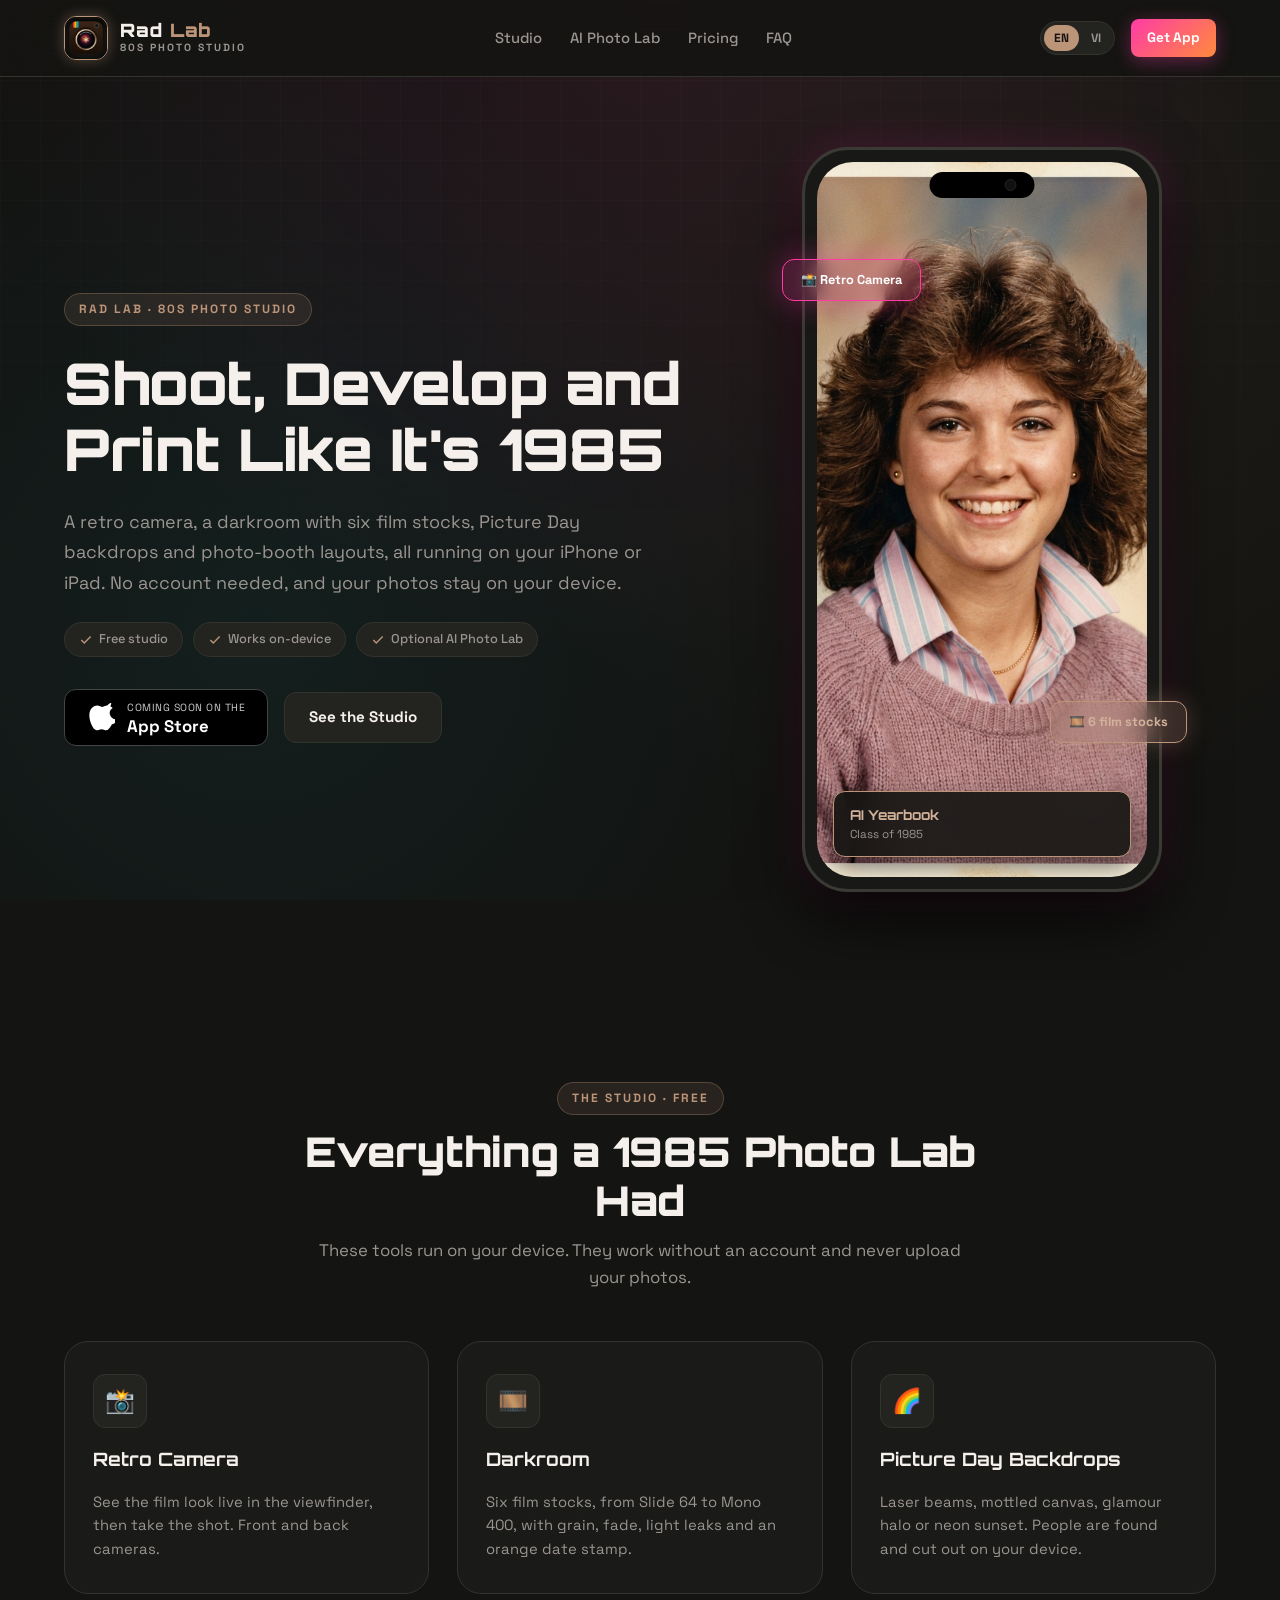
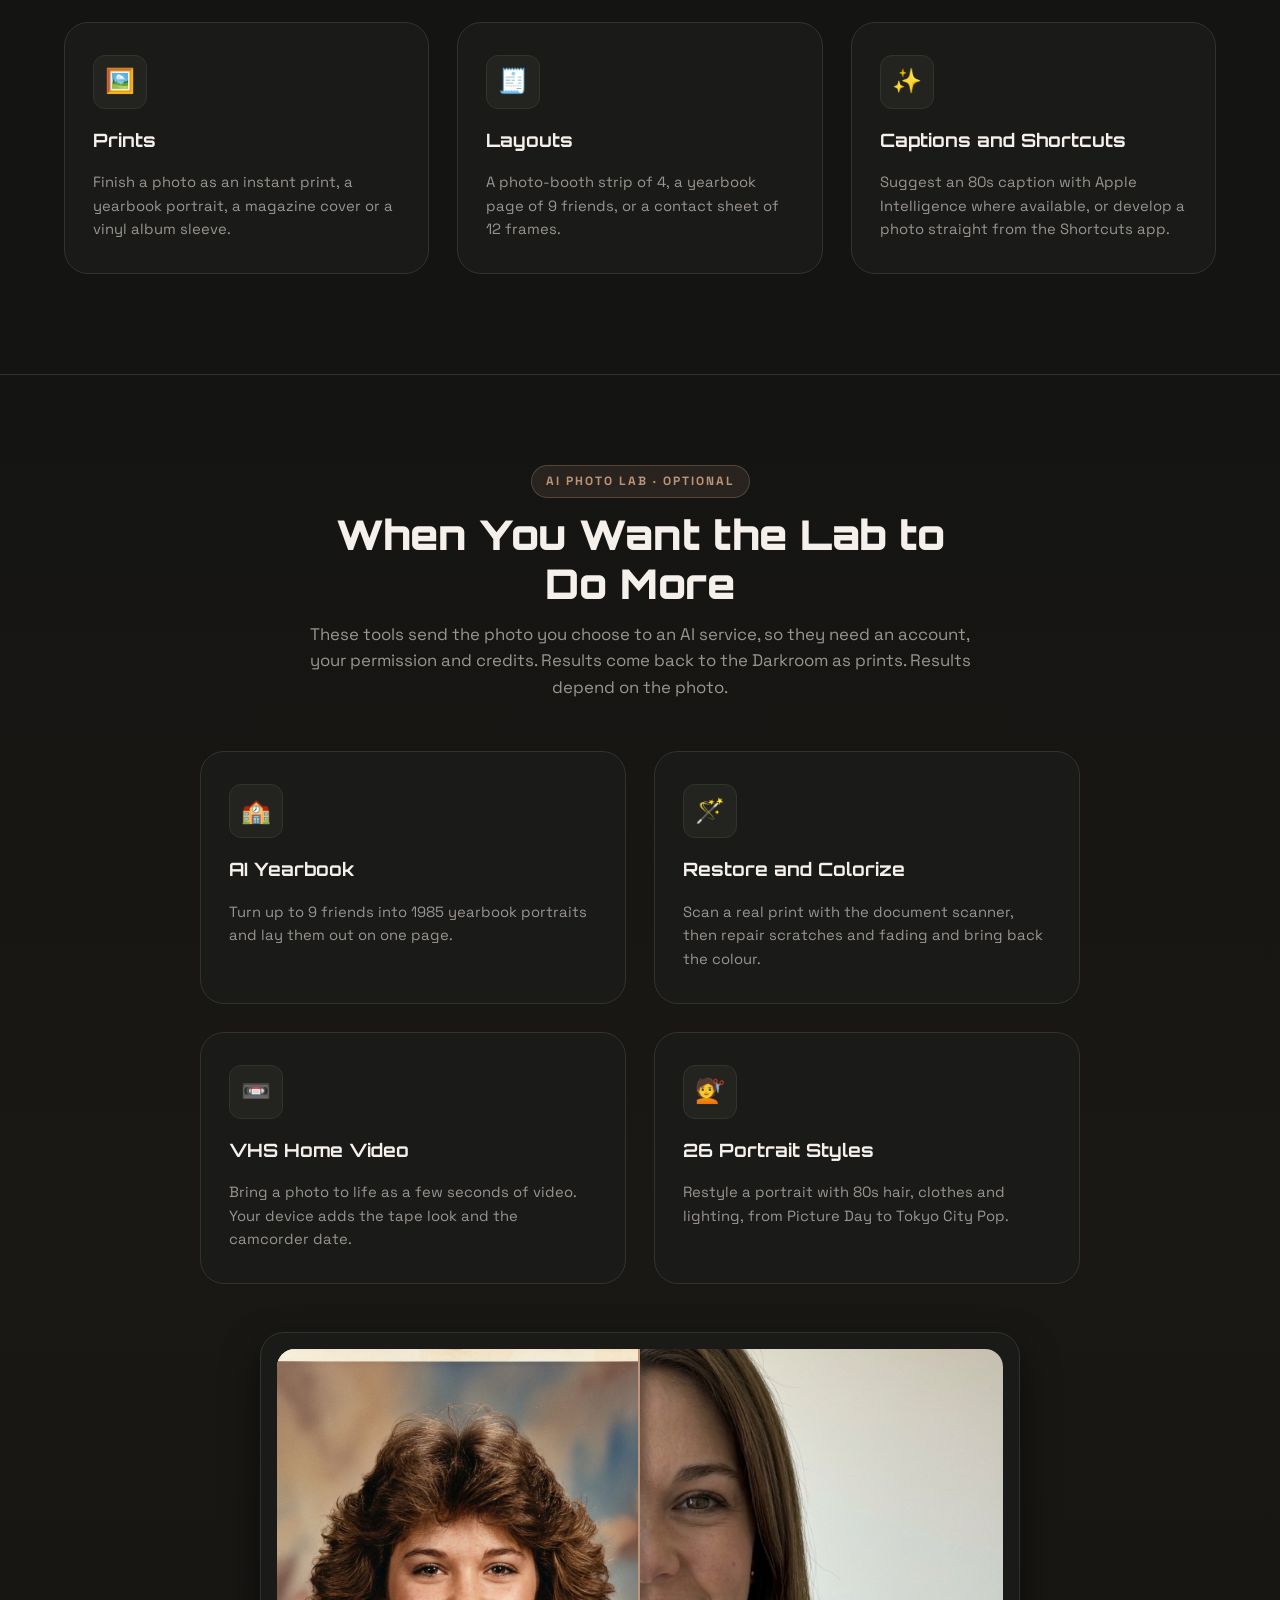
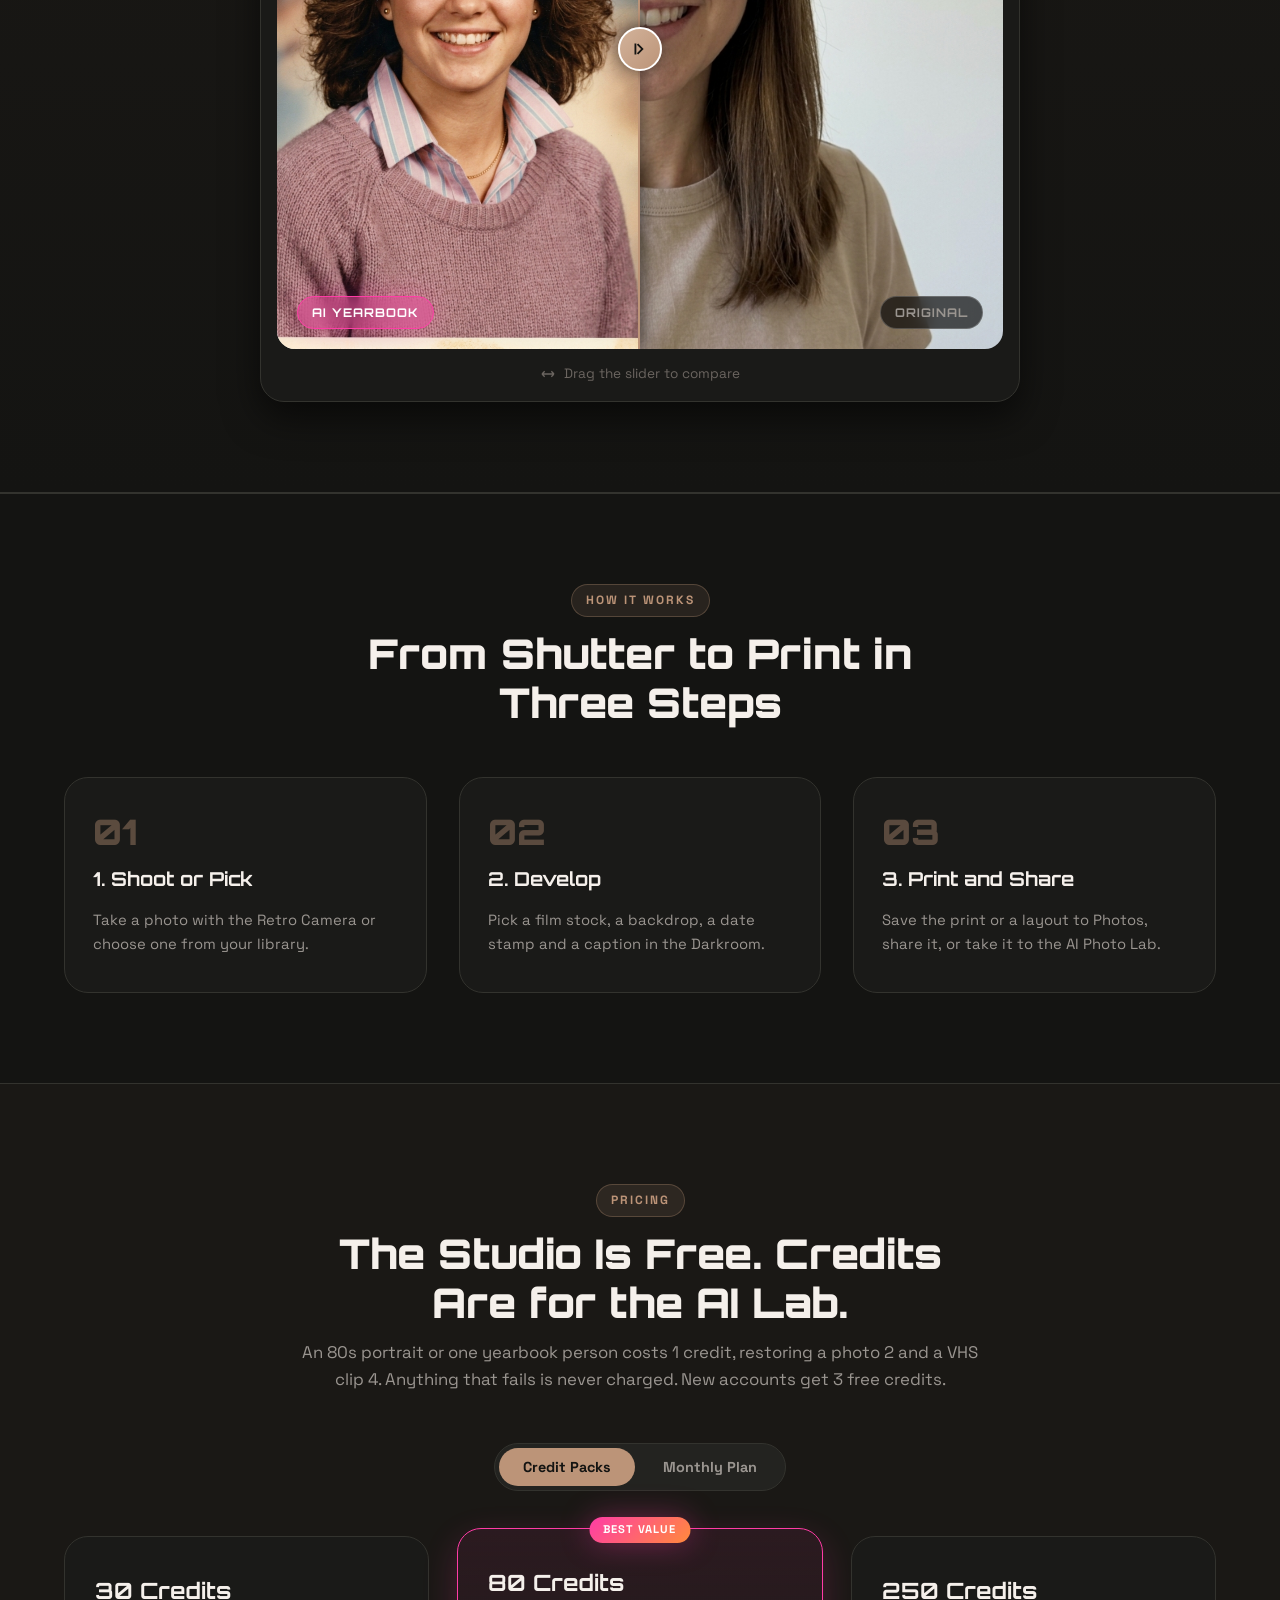
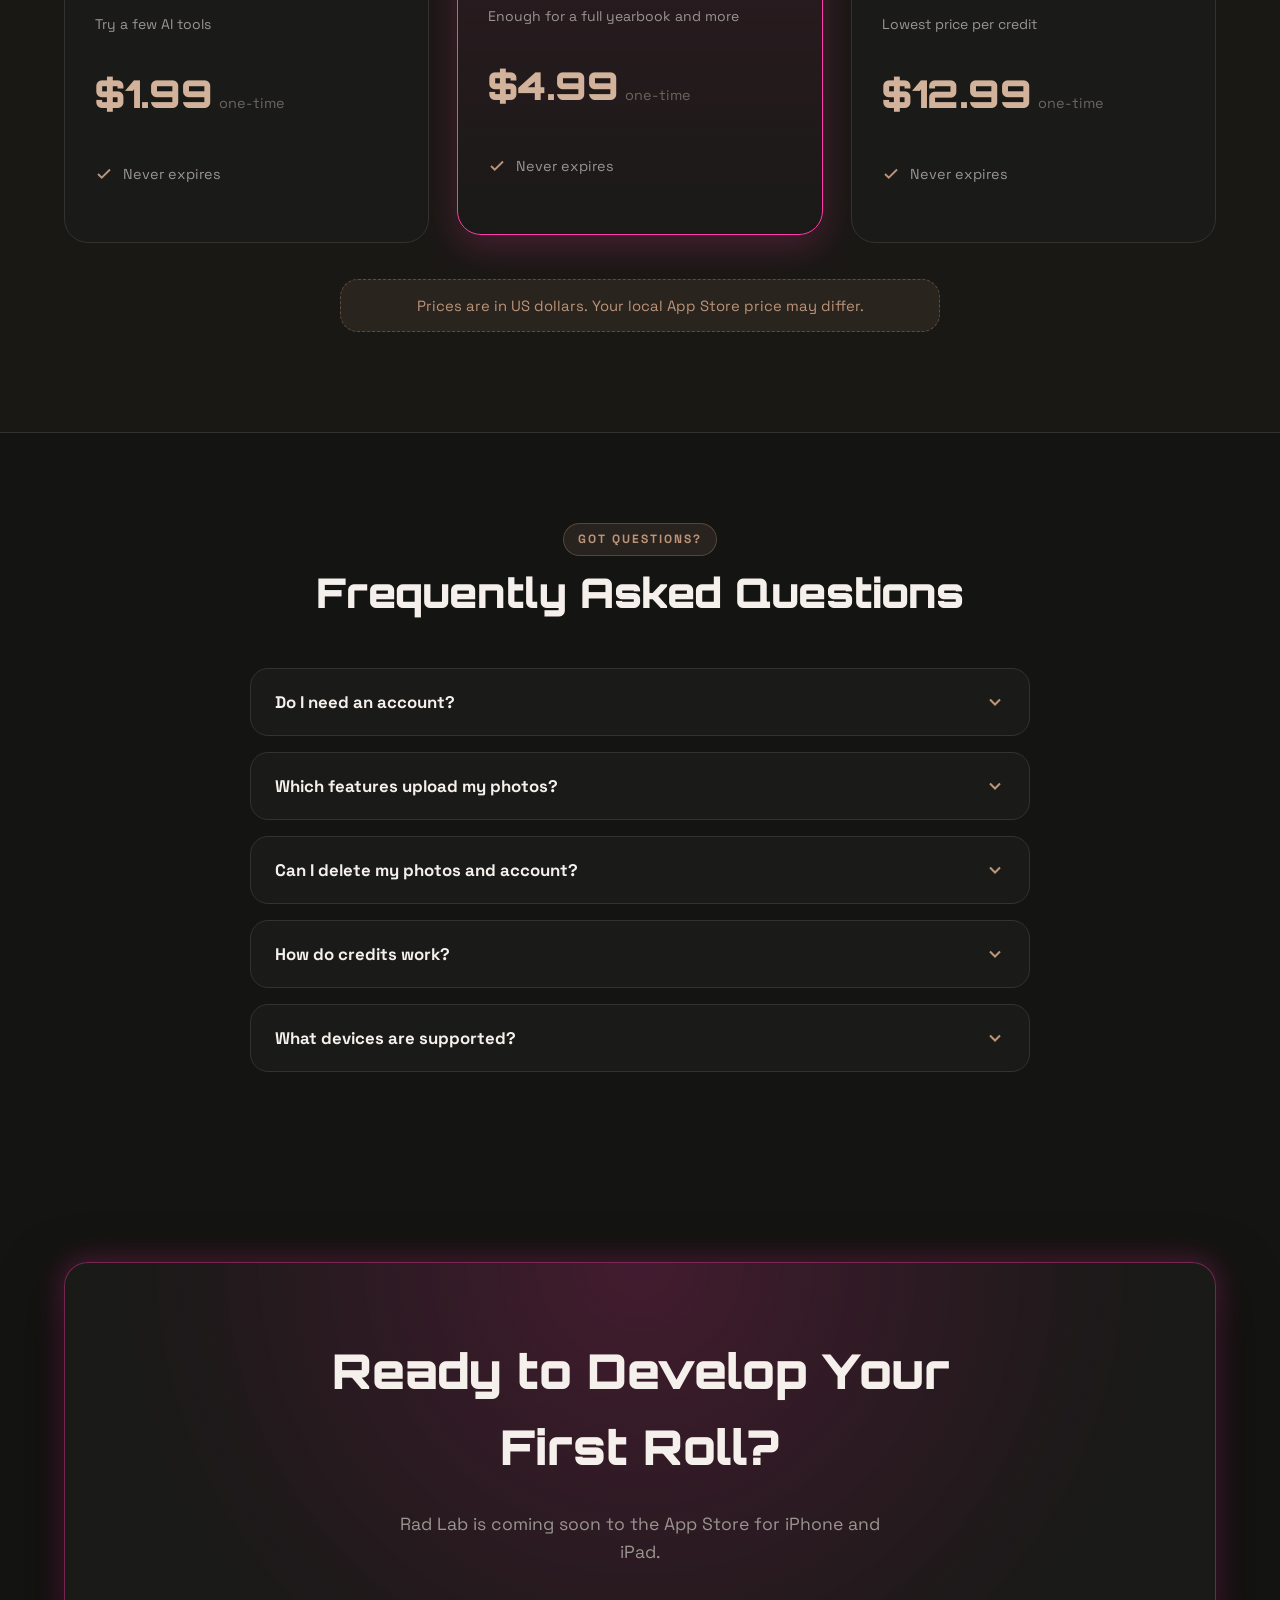
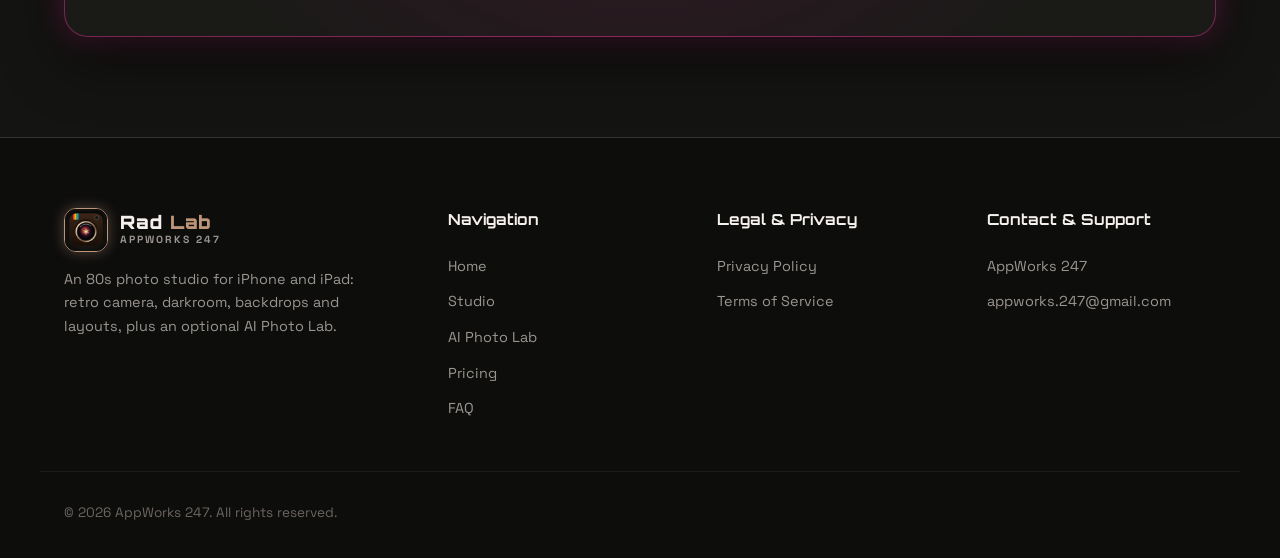
==== commit 722ef7a2: "Rebrand the site as Rad Lab and match what the app does - Landing page leads with the free on-device" ====
--- a/index.html
+++ b/index.html
@@ -3,15 +3,15 @@
 <head>
   <meta charset="UTF-8">
   <meta name="viewport" content="width=device-width, initial-scale=1.0">
-  <title>PhotoAI 1980s — Authentic 1980s AI Portrait Studio</title>
-  <meta name="description" content="Turn your selfie into authentic 1980s portraits with 35mm film grain, big feathered hair, vintage fashion, and Face-Lock technology. Available on iOS.">
-  <meta name="keywords" content="1980s photo, AI portrait, 80s photo generator, retro yearbook, vintage photo, face preservation, PhotoAI 1980s">
+  <title>Rad Lab — 80s Photo Studio for iPhone and iPad</title>
+  <meta name="description" content="Rad Lab is an 80s photo studio: shoot on a retro camera, develop on six film stocks, add Picture Day backdrops and print photo-booth strips, all on your device. An optional AI Photo Lab adds yearbooks, photo restoration and VHS clips.">
+  <meta name="keywords" content="80s camera, retro camera, film filter, darkroom, photo booth strip, yearbook, vintage photo, Rad Lab">
   <meta name="author" content="AppWorks 247">
-  
+
   <!-- OpenGraph / Social Media Meta -->
   <meta property="og:type" content="website">
-  <meta property="og:title" content="PhotoAI 1980s — Turn Your Photo Into The 1980s">
-  <meta property="og:description" content="Step into a time machine. Relive the golden era of polaroid portraits, feathered hair, and warm analog film while preserving your true face.">
+  <meta property="og:title" content="Rad Lab — 80s Photo Studio">
+  <meta property="og:description" content="Shoot, develop and print like it's 1985. Retro camera, darkroom, backdrops and layouts on your iPhone and iPad.">
   <meta property="og:image" content="./assets/images/after-1980s-portrait.jpg">
   <meta property="og:url" content="https://app-works-247.github.io/Photo-1980s/">
 
@@ -29,21 +29,20 @@
   <!-- Site Header & Navigation -->
   <header class="site-header">
     <div class="container header-inner">
-      <a href="./index.html" class="brand-logo" aria-label="PhotoAI 1980s Home">
-        <img src="./assets/images/app-icon.png" alt="PhotoAI 1980s Icon" class="brand-icon">
+      <a href="./index.html" class="brand-logo" aria-label="Rad Lab Home">
+        <img src="./assets/images/app-icon.png" alt="Rad Lab icon" class="brand-icon">
         <div class="brand-text-wrap">
-          <span class="brand-title">PhotoAI <span>1980s</span></span>
-          <span class="brand-tag">Retro Studio</span>
+          <span class="brand-title">Rad <span>Lab</span></span>
+          <span class="brand-tag">80s Photo Studio</span>
         </div>
       </a>
 
       <!-- Desktop Nav -->
       <nav class="desktop-nav" aria-label="Main Navigation">
-        <a href="#features" class="nav-link" data-i18n="nav_features">Features</a>
-        <a href="#before-after" class="nav-link" data-i18n="nav_before_after">Before & After</a>
-        <a href="#styles" class="nav-link" data-i18n="nav_styles">26+ Styles</a>
-        <a href="#pricing" class="nav-link" data-i18n="nav_pricing">Pricing</a>
-        <a href="#faq" class="nav-link" data-i18n="nav_faq">FAQ</a>
+        <a href="#features" class="nav-link" data-en="Studio" data-vi="Studio">Studio</a>
+        <a href="#ai-lab" class="nav-link" data-en="AI Photo Lab" data-vi="AI Photo Lab">AI Photo Lab</a>
+        <a href="#pricing" class="nav-link" data-en="Pricing" data-vi="Bảng giá">Pricing</a>
+        <a href="#faq" class="nav-link" data-en="FAQ" data-vi="Hỏi đáp">FAQ</a>
       </nav>
 
       <!-- Actions (Language Switcher & CTA) -->
@@ -53,7 +52,7 @@
           <button type="button" class="lang-btn" data-lang="vi" aria-label="Tiếng Việt">VI</button>
         </div>
 
-        <a href="#download" class="btn btn-primary btn-sm" data-i18n="nav_get_app">Get App</a>
+        <a href="#download" class="btn btn-primary btn-sm" data-en="Get App" data-vi="Tải app">Get App</a>
 
         <button type="button" class="mobile-menu-toggle" aria-label="Toggle Menu">
           <span></span>
@@ -65,15 +64,14 @@
 
     <!-- Mobile Drawer Menu -->
     <div class="mobile-drawer" aria-label="Mobile Navigation">
-      <a href="#features" class="nav-link" data-i18n="nav_features">Features</a>
-      <a href="#before-after" class="nav-link" data-i18n="nav_before_after">Before & After</a>
-      <a href="#styles" class="nav-link" data-i18n="nav_styles">26+ Styles</a>
-      <a href="#pricing" class="nav-link" data-i18n="nav_pricing">Pricing</a>
-      <a href="#faq" class="nav-link" data-i18n="nav_faq">FAQ</a>
+      <a href="#features" class="nav-link" data-en="Studio" data-vi="Studio">Studio</a>
+      <a href="#ai-lab" class="nav-link" data-en="AI Photo Lab" data-vi="AI Photo Lab">AI Photo Lab</a>
+      <a href="#pricing" class="nav-link" data-en="Pricing" data-vi="Bảng giá">Pricing</a>
+      <a href="#faq" class="nav-link" data-en="FAQ" data-vi="Hỏi đáp">FAQ</a>
       <a href="./privacy.html" class="nav-link" data-i18n="footer_link_privacy">Privacy Policy</a>
       <a href="./terms.html" class="nav-link" data-i18n="footer_link_terms">Terms of Service</a>
       <div style="padding-top: 10px;">
-        <a href="#download" class="btn btn-primary" style="width: 100%;" data-i18n="nav_get_app">Get App</a>
+        <a href="#download" class="btn btn-primary" style="width: 100%;" data-en="Get App" data-vi="Tải app">Get App</a>
       </div>
     </div>
   </header>
@@ -86,46 +84,46 @@
       <div class="container hero-grid">
         <!-- Text Column -->
         <div class="hero-content">
-          <div class="badge-eyebrow" data-i18n="hero_eyebrow">
-            THE 1980s PORTRAIT STUDIO
+          <div class="badge-eyebrow" data-en="RAD LAB · 80s PHOTO STUDIO" data-vi="RAD LAB · STUDIO ẢNH THẬP NIÊN 80">
+            RAD LAB · 80s PHOTO STUDIO
           </div>
 
           <h1 class="hero-title">
-            <span data-i18n="hero_title">Turn Your Photo Into The 1980s</span>
+            <span data-en="Shoot, Develop and Print Like It's 1985" data-vi="Chụp, tráng và in ảnh như năm 1985">Shoot, Develop and Print Like It's 1985</span>
           </h1>
 
-          <p class="hero-subtitle" data-i18n="hero_subtitle">
-            Upload your photo and our precision AI recreates you in authentic 80s style — big feathered hair, vintage fashion, warm film grain — while preserving your true face identity.
+          <p class="hero-subtitle" data-en="A retro camera, a darkroom with six film stocks, Picture Day backdrops and photo-booth layouts, all running on your iPhone or iPad. No account needed, and your photos stay on your device." data-vi="Máy ảnh retro, phòng tráng với sáu loại phim, phông nền chụp ảnh thẻ và khung ảnh photo-booth, tất cả chạy ngay trên iPhone hoặc iPad. Không cần tài khoản, ảnh luôn ở trên máy của bạn.">
+            A retro camera, a darkroom with six film stocks, Picture Day backdrops and photo-booth layouts, all running on your iPhone or iPad. No account needed, and your photos stay on your device.
           </p>
 
           <div class="hero-pills">
             <span class="feature-pill">
               <svg viewBox="0 0 24 24" fill="none" stroke="currentColor" stroke-width="2.5"><polyline points="20 6 9 17 4 12"></polyline></svg>
-              <span data-i18n="hero_pill_1">GPT-Image 2.5</span>
+              <span data-en="Free studio" data-vi="Studio miễn phí">Free studio</span>
             </span>
             <span class="feature-pill">
               <svg viewBox="0 0 24 24" fill="none" stroke="currentColor" stroke-width="2.5"><polyline points="20 6 9 17 4 12"></polyline></svg>
-              <span data-i18n="hero_pill_2">Face-preserving</span>
+              <span data-en="Works on-device" data-vi="Xử lý trên máy">Works on-device</span>
             </span>
             <span class="feature-pill">
               <svg viewBox="0 0 24 24" fill="none" stroke="currentColor" stroke-width="2.5"><polyline points="20 6 9 17 4 12"></polyline></svg>
-              <span data-i18n="hero_pill_3">26+ Curated Styles</span>
+              <span data-en="Optional AI Photo Lab" data-vi="AI Photo Lab tùy chọn">Optional AI Photo Lab</span>
             </span>
           </div>
 
           <div class="hero-actions" id="download">
-            <a href="https://apps.apple.com/app/id6740000000" target="_blank" rel="noopener" class="app-store-btn" id="hero-apple-btn">
+            <span class="app-store-btn" aria-label="Coming soon on the App Store">
               <svg viewBox="0 0 170 170">
                 <path d="M150.37 130.25c-2.45 5.66-5.35 10.87-8.71 15.66-4.58 6.53-8.33 11.05-11.22 13.56-4.48 4.12-9.28 6.23-14.42 6.35-3.69 0-8.14-1.05-13.32-3.18-5.19-2.12-9.97-3.17-14.34-3.17-4.58 0-9.49 1.05-14.75 3.17-5.26 2.13-9.5 3.24-12.74 3.35-4.35.13-9.16-1.9-14.42-6.08-3.69-3.04-7.6-7.85-11.75-14.43-6.41-10.22-11.45-21.78-15.11-34.69-3.66-12.92-5.49-25.04-5.49-36.37 0-16.71 4.54-30.73 13.62-42.06 9.08-11.33 20.73-17.13 34.95-17.41 5.35 0 11.16 1.45 17.43 4.35 6.26 2.91 10.29 4.41 12.08 4.5 1.45 0 5.68-1.56 12.69-4.68 7.02-3.12 13.06-4.51 18.13-4.17 13.88.78 24.84 5.91 32.88 15.4-12.28 7.47-18.3 17.84-18.06 31.11.23 10.37 4.17 19.14 11.82 26.31 7.65 7.17 16.78 11.29 27.39 12.36-2.35 7.24-5.44 14.88-9.28 22.91zM119.22 31.02c0-7.35 2.65-14.28 7.95-20.78 5.3-6.5 11.82-10.24 19.56-11.24.23 1.23.34 2.34.34 3.35 0 7.24-2.73 14.28-8.2 21.11-5.47 6.83-12.02 10.66-19.65 11.49-.11-1.34-.17-2.65-.17-3.93z"/>
               </svg>
               <div class="app-store-text">
-                <span class="sub" data-i18n="hero_btn_appstore_sub">Download on the</span>
-                <span class="title" data-i18n="hero_btn_appstore_title">App Store</span>
+                <span class="sub" data-en="Coming soon on the" data-vi="Sắp có trên">Coming soon on the</span>
+                <span class="title">App Store</span>
               </div>
-            </a>
-
-            <a href="#styles" class="btn btn-secondary" data-i18n="hero_btn_explore">
-              Explore Styles
+            </span>
+
+            <a href="#features" class="btn btn-secondary" data-en="See the Studio" data-vi="Xem Studio">
+              See the Studio
             </a>
           </div>
         </div>
@@ -136,261 +134,146 @@
             <div class="phone-frame">
               <div class="phone-screen">
                 <div class="phone-notch"></div>
-                <img src="./assets/images/after-1980s-portrait.jpg" alt="1980s AI Portrait Result" loading="eager">
+                <img src="./assets/images/after-1980s-portrait.jpg" alt="An 80s yearbook-style portrait" loading="eager">
                 <div class="phone-overlay-badge">
                   <div class="badge-info">
-                    <h4 data-i18n="badge_polaroid_title">1985 Yearbook</h4>
-                    <p data-i18n="badge_polaroid_sub">35mm Analog Film Grain</p>
+                    <h4 data-en="AI Yearbook" data-vi="Kỷ yếu AI">AI Yearbook</h4>
+                    <p data-en="Class of 1985" data-vi="Khóa 1985">Class of 1985</p>
                   </div>
-                  <span style="color: var(--color-gold); font-size: 1.2rem;">★ ★ ★ ★ ★</span>
                 </div>
               </div>
             </div>
 
             <!-- Floating Retro Badges -->
-            <div class="floating-tag tag-1" data-i18n="floating_tag_1">
-              ✨ Pure 80s Retro Vibe
-            </div>
-            <div class="floating-tag tag-2" data-i18n="floating_tag_2">
-              🔒 100% Face-Lock Tech
-            </div>
-          </div>
-        </div>
-      </div>
-    </section>
-
-    <!-- ====================================================================
-         Interactive Before & After Comparison
-         ==================================================================== -->
-    <section class="comparison-section" id="before-after">
+            <div class="floating-tag tag-1" data-en="📸 Retro Camera" data-vi="📸 Máy ảnh Retro">
+              📸 Retro Camera
+            </div>
+            <div class="floating-tag tag-2" data-en="🎞️ 6 film stocks" data-vi="🎞️ 6 loại phim">
+              🎞️ 6 film stocks
+            </div>
+          </div>
+        </div>
+      </div>
+    </section>
+
+    <!-- ====================================================================
+         Studio Features (free, on-device)
+         ==================================================================== -->
+    <section class="features-section" id="features">
       <div class="container">
         <div class="section-header">
-          <div class="badge-eyebrow" data-i18n="ba_eyebrow">
-            IDENTITY PRESERVATION
-          </div>
-          <h2 class="section-title" data-i18n="ba_title">
-            Your True Face, Pure 80s Vibe
+          <div class="badge-eyebrow" data-en="THE STUDIO · FREE" data-vi="STUDIO · MIỄN PHÍ">
+            THE STUDIO · FREE
+          </div>
+          <h2 class="section-title" data-en="Everything a 1985 Photo Lab Had" data-vi="Mọi thứ một tiệm ảnh năm 1985 có">
+            Everything a 1985 Photo Lab Had
           </h2>
-          <p class="section-subtitle" data-i18n="ba_subtitle">
-            Unlike generic AI filters that replace you with a stranger, our precision model locks your unique facial structure, skin tone, and eyes while transforming only the fashion and atmosphere.
+          <p class="section-subtitle" data-en="These tools run on your device. They work without an account and never upload your photos." data-vi="Các công cụ này chạy ngay trên máy. Không cần tài khoản và không bao giờ tải ảnh của bạn lên mạng.">
+            These tools run on your device. They work without an account and never upload your photos.
           </p>
         </div>
 
-        <div class="comparison-container">
+        <div class="features-grid">
+          <div class="feature-card">
+            <div class="feature-icon-box">📸</div>
+            <h3 data-en="Retro Camera" data-vi="Máy ảnh Retro">Retro Camera</h3>
+            <p data-en="See the film look live in the viewfinder, then take the shot. Front and back cameras." data-vi="Xem hiệu ứng phim ngay trong khung ngắm rồi bấm chụp. Dùng được cả camera trước và sau.">See the film look live in the viewfinder, then take the shot. Front and back cameras.</p>
+          </div>
+
+          <div class="feature-card">
+            <div class="feature-icon-box">🎞️</div>
+            <h3 data-en="Darkroom" data-vi="Phòng tráng ảnh">Darkroom</h3>
+            <p data-en="Six film stocks, from Slide 64 to Mono 400, with grain, fade, light leaks and an orange date stamp." data-vi="Sáu loại phim từ Slide 64 đến Mono 400, kèm hạt phim, độ phai, vệt lóa sáng và dấu ngày màu cam.">Six film stocks, from Slide 64 to Mono 400, with grain, fade, light leaks and an orange date stamp.</p>
+          </div>
+
+          <div class="feature-card">
+            <div class="feature-icon-box">🌈</div>
+            <h3 data-en="Picture Day Backdrops" data-vi="Phông nền ảnh thẻ">Picture Day Backdrops</h3>
+            <p data-en="Laser beams, mottled canvas, glamour halo or neon sunset. People are found and cut out on your device." data-vi="Tia laser, phông vải loang, hào quang glamour hay hoàng hôn neon. Người trong ảnh được tách nền ngay trên máy.">Laser beams, mottled canvas, glamour halo or neon sunset. People are found and cut out on your device.</p>
+          </div>
+
+          <div class="feature-card">
+            <div class="feature-icon-box">🖼️</div>
+            <h3 data-en="Prints" data-vi="Kiểu in">Prints</h3>
+            <p data-en="Finish a photo as an instant print, a yearbook portrait, a magazine cover or a vinyl album sleeve." data-vi="In ảnh thành ảnh lấy liền, ảnh kỷ yếu, bìa tạp chí hoặc bìa đĩa than.">Finish a photo as an instant print, a yearbook portrait, a magazine cover or a vinyl album sleeve.</p>
+          </div>
+
+          <div class="feature-card">
+            <div class="feature-icon-box">🧾</div>
+            <h3 data-en="Layouts" data-vi="Ghép ảnh">Layouts</h3>
+            <p data-en="A photo-booth strip of 4, a yearbook page of 9 friends, or a contact sheet of 12 frames." data-vi="Dải ảnh photo-booth 4 tấm, trang kỷ yếu 9 người hoặc tờ contact sheet 12 khung.">A photo-booth strip of 4, a yearbook page of 9 friends, or a contact sheet of 12 frames.</p>
+          </div>
+
+          <div class="feature-card">
+            <div class="feature-icon-box">✨</div>
+            <h3 data-en="Captions and Shortcuts" data-vi="Chú thích và Phím tắt">Captions and Shortcuts</h3>
+            <p data-en="Suggest an 80s caption with Apple Intelligence where available, or develop a photo straight from the Shortcuts app." data-vi="Gợi ý chú thích phong cách 80s bằng Apple Intelligence (trên máy hỗ trợ), hoặc tráng ảnh ngay từ app Phím tắt.">Suggest an 80s caption with Apple Intelligence where available, or develop a photo straight from the Shortcuts app.</p>
+          </div>
+        </div>
+      </div>
+    </section>
+
+    <!-- ====================================================================
+         AI Photo Lab (optional, credits)
+         ==================================================================== -->
+    <section class="comparison-section" id="ai-lab">
+      <div class="container">
+        <div class="section-header">
+          <div class="badge-eyebrow" data-en="AI PHOTO LAB · OPTIONAL" data-vi="AI PHOTO LAB · TÙY CHỌN">
+            AI PHOTO LAB · OPTIONAL
+          </div>
+          <h2 class="section-title" data-en="When You Want the Lab to Do More" data-vi="Khi bạn muốn tiệm ảnh làm nhiều hơn">
+            When You Want the Lab to Do More
+          </h2>
+          <p class="section-subtitle" data-en="These tools send the photo you choose to an AI service, so they need an account, your permission and credits. Results come back to the Darkroom as prints. Results depend on the photo." data-vi="Các công cụ này gửi ảnh bạn chọn tới dịch vụ AI, nên cần tài khoản, sự đồng ý của bạn và credit. Kết quả quay về Phòng tráng dưới dạng ảnh in. Chất lượng phụ thuộc vào ảnh gốc.">
+            These tools send the photo you choose to an AI service, so they need an account, your permission and credits. Results come back to the Darkroom as prints. Results depend on the photo.
+          </p>
+        </div>
+
+        <div class="features-grid two-col">
+          <div class="feature-card">
+            <div class="feature-icon-box">🏫</div>
+            <h3 data-en="AI Yearbook" data-vi="Kỷ yếu AI">AI Yearbook</h3>
+            <p data-en="Turn up to 9 friends into 1985 yearbook portraits and lay them out on one page." data-vi="Biến tối đa 9 người bạn thành ảnh kỷ yếu năm 1985 và xếp chung trên một trang.">Turn up to 9 friends into 1985 yearbook portraits and lay them out on one page.</p>
+          </div>
+
+          <div class="feature-card">
+            <div class="feature-icon-box">🪄</div>
+            <h3 data-en="Restore and Colorize" data-vi="Phục hồi và tô màu">Restore and Colorize</h3>
+            <p data-en="Scan a real print with the document scanner, then repair scratches and fading and bring back the colour." data-vi="Quét ảnh giấy bằng máy quét tài liệu, sau đó sửa vết xước, vết phai và tô lại màu.">Scan a real print with the document scanner, then repair scratches and fading and bring back the colour.</p>
+          </div>
+
+          <div class="feature-card">
+            <div class="feature-icon-box">📼</div>
+            <h3 data-en="VHS Home Video" data-vi="Video gia đình VHS">VHS Home Video</h3>
+            <p data-en="Bring a photo to life as a few seconds of video. Your device adds the tape look and the camcorder date." data-vi="Biến một tấm ảnh thành vài giây video. Hiệu ứng băng từ và ngày tháng kiểu máy quay được thêm ngay trên máy.">Bring a photo to life as a few seconds of video. Your device adds the tape look and the camcorder date.</p>
+          </div>
+
+          <div class="feature-card">
+            <div class="feature-icon-box">💇</div>
+            <h3 data-en="26 Portrait Styles" data-vi="26 phong cách chân dung">26 Portrait Styles</h3>
+            <p data-en="Restyle a portrait with 80s hair, clothes and lighting, from Picture Day to Tokyo City Pop." data-vi="Đổi kiểu tóc, trang phục và ánh sáng thập niên 80 cho ảnh chân dung, từ Ngày chụp ảnh tới Tokyo City Pop.">Restyle a portrait with 80s hair, clothes and lighting, from Picture Day to Tokyo City Pop.</p>
+          </div>
+        </div>
+
+        <div class="comparison-container" style="margin-top: 48px;">
           <div class="comparison-slider-wrapper" id="before-after-slider">
-            <!-- Background Image (Original Before) -->
-            <img src="./assets/images/before-portrait.jpg" alt="Original Modern Portrait" class="comparison-image">
-
-            <!-- Clipped Image (1980s Retro After) -->
+            <img src="./assets/images/before-portrait.jpg" alt="Original photo" class="comparison-image">
             <div class="comparison-after-wrapper">
-              <img src="./assets/images/after-1980s-portrait.jpg" alt="1980s Retro Transformed Portrait">
-            </div>
-
-            <!-- Slider Handle -->
+              <img src="./assets/images/after-1980s-portrait.jpg" alt="The same photo as a 1985 yearbook portrait">
+            </div>
             <div class="comparison-handle" aria-hidden="true">
               <svg viewBox="0 0 24 24">
                 <path d="M8.59 16.59L13.17 12 8.59 7.41 10 6l6 6-6 6-1.41-1.41zM6 6h2v12H6V6z"/>
               </svg>
             </div>
-
-            <!-- Floating Labels -->
-            <span class="comparison-label label-before" data-i18n="ba_label_before">ORIGINAL (2026)</span>
-            <span class="comparison-label label-after" data-i18n="ba_label_after">1985 RETRO AI</span>
+            <span class="comparison-label label-before" data-en="ORIGINAL" data-vi="ẢNH GỐC">ORIGINAL</span>
+            <span class="comparison-label label-after" data-en="AI YEARBOOK" data-vi="KỶ YẾU AI">AI YEARBOOK</span>
           </div>
 
           <div class="comparison-hint">
             <svg width="16" height="16" viewBox="0 0 24 24" fill="none" stroke="currentColor" stroke-width="2"><path d="M7 16l-4-4m0 0l4-4m-4 4h18m-4 4l4-4m0 0l-4-4"/></svg>
-            <span data-i18n="ba_hint">Drag the slider to compare before and after</span>
-          </div>
-        </div>
-      </div>
-    </section>
-
-    <!-- ====================================================================
-         Features Section
-         ==================================================================== -->
-    <section class="features-section" id="features">
-      <div class="container">
-        <div class="section-header">
-          <div class="badge-eyebrow" data-i18n="feat_eyebrow">
-            WHY PHOTOAI 1980s
-          </div>
-          <h2 class="section-title" data-i18n="feat_title">
-            Authentic Nostalgia Meets Cutting-Edge AI
-          </h2>
-          <p class="section-subtitle" data-i18n="feat_subtitle">
-            Designed specifically to recreate the exact textures, lighting and analog camera optics of the 1980s.
-          </p>
-        </div>
-
-        <div class="features-grid">
-          <!-- Card 1 -->
-          <div class="feature-card">
-            <div class="feature-icon-box">🔒</div>
-            <h3 data-i18n="feat_1_title">Face-Lock Technology</h3>
-            <p data-i18n="feat_1_desc">Advanced neural networks preserve your eyes, smile, and facial structure so you are instantly recognizable in every vintage photo.</p>
-          </div>
-
-          <!-- Card 2 -->
-          <div class="feature-card">
-            <div class="feature-icon-box">🎞️</div>
-            <h3 data-i18n="feat_2_title">35mm Film & Halation</h3>
-            <p data-i18n="feat_2_desc">Authentic Kodachrome and Ektachrome film emulation with organic grain, soft highlights, warm tungsten glow, and gentle vignette.</p>
-          </div>
-
-          <!-- Card 3 -->
-          <div class="feature-card">
-            <div class="feature-icon-box">🌐</div>
-            <h3 data-i18n="feat_3_title">26+ Global Styles</h3>
-            <p data-i18n="feat_3_desc">From 1985 American high school yearbooks and Bollywood retro to Tokyo City Pop, French Riviera, and Vietnamese nostalgia.</p>
-          </div>
-
-          <!-- Card 4 -->
-          <div class="feature-card">
-            <div class="feature-icon-box">📐</div>
-            <h3 data-i18n="feat_4_title">Multiple Aspect Ratios</h3>
-            <p data-i18n="feat_4_desc">Export in 1:1 square, 9:16 portrait stories, 3:4 classic photo, 16:9 cinematic, or 3:2 standard 35mm formats.</p>
-          </div>
-
-          <!-- Card 5 -->
-          <div class="feature-card">
-            <div class="feature-icon-box">⚡</div>
-            <h3 data-i18n="feat_5_title">Instant HD Generation</h3>
-            <p data-i18n="feat_5_desc">Cloud GPU acceleration delivers ultra-high-resolution studio-grade portraits ready for printing or social media in seconds.</p>
-          </div>
-
-          <!-- Card 6 -->
-          <div class="feature-card">
-            <div class="feature-icon-box">🛡️</div>
-            <h3 data-i18n="feat_6_title">Privacy & Data Protection</h3>
-            <p data-i18n="feat_6_desc">Your photos are encrypted, never sold, and never used to train public AI models. Delete photos or your account anytime.</p>
-          </div>
-        </div>
-      </div>
-    </section>
-
-    <!-- ====================================================================
-         26+ Style Showcase Section
-         ==================================================================== -->
-    <section class="styles-section" id="styles">
-      <div class="container">
-        <div class="section-header">
-          <div class="badge-eyebrow" data-i18n="styles_eyebrow">
-            STYLE SHOWCASE
-          </div>
-          <h2 class="section-title" data-i18n="styles_title">
-            Choose Your 1980s Persona
-          </h2>
-          <p class="section-subtitle" data-i18n="styles_subtitle">
-            Curated vintage collections across cultures, aesthetics, and iconic 80s moments.
-          </p>
-        </div>
-
-        <!-- Filter Tabs -->
-        <div class="style-tabs" role="tablist">
-          <button type="button" class="style-tab-btn active" data-category="all" data-i18n="tab_all">All Styles</button>
-          <button type="button" class="style-tab-btn" data-category="popular" data-i18n="tab_popular">Popular Styles</button>
-          <button type="button" class="style-tab-btn" data-category="world" data-i18n="tab_world">Around the World</button>
-          <button type="button" class="style-tab-btn" data-category="gender" data-i18n="tab_gender">For You</button>
-          <button type="button" class="style-tab-btn" data-category="couple" data-i18n="tab_couple">Couples</button>
-        </div>
-
-        <!-- Styles Grid -->
-        <div class="styles-grid">
-          <!-- Item 1: 1985 Yearbook -->
-          <div class="style-card" data-category="popular">
-            <div class="style-img-wrapper">
-              <img src="https://raw.githubusercontent.com/codaaiteam/1980s-ai-photo-prompts/main/examples/yearbook-1985.jpg" alt="1985 Yearbook" loading="lazy">
-              <span class="style-tag">POPULAR</span>
-            </div>
-            <div class="style-info">
-              <h4 class="style-name" data-en="1985 Yearbook" data-vi="Kỷ yếu Năm 1985">1985 Yearbook</h4>
-              <p class="style-desc" data-en="High-school backdrop with feathered hair & sweater vest" data-vi="Phông nền studio trung học kinh điển với tóc bồng bềnh">High-school backdrop with feathered hair & sweater vest</p>
-            </div>
-          </div>
-
-          <!-- Item 2: Bollywood 1980s -->
-          <div class="style-card" data-category="popular">
-            <div class="style-img-wrapper">
-              <img src="https://raw.githubusercontent.com/codaaiteam/1980s-ai-photo-prompts/main/examples/bollywood-1980s.jpg" alt="1980s Bollywood" loading="lazy">
-              <span class="style-tag">CINEMATIC</span>
-            </div>
-            <div class="style-info">
-              <h4 class="style-name" data-en="1980s Bollywood" data-vi="Bollywood Thập niên 1980">1980s Bollywood</h4>
-              <p class="style-desc" data-en="Retro Hindi-cinema editorial with classic telephone & warm glow" data-vi="Phong cách điện ảnh Ấn Độ cổ điển với điện thoại quay số">Retro Hindi-cinema editorial with classic telephone & warm glow</p>
-            </div>
-          </div>
-
-          <!-- Item 3: Studio Portrait 1980s -->
-          <div class="style-card" data-category="popular">
-            <div class="style-img-wrapper">
-              <img src="https://images.unsplash.com/photo-1534528741775-53994a69daeb?w=600&auto=format&fit=crop&q=80" alt="1980s Studio Portrait" loading="lazy">
-              <span class="style-tag">GLAMOUR</span>
-            </div>
-            <div class="style-info">
-              <h4 class="style-name" data-en="1980s Studio Glamour" data-vi="Chân dung Studio Quyến rũ">1980s Studio Glamour</h4>
-              <p class="style-desc" data-en="Soft-focus portrait with warm rim lighting & pearl earrings" data-vi="Ảnh chân dung mộng mơ với tiêu cự mềm và đèn tungsten">Soft-focus portrait with warm rim lighting & pearl earrings</p>
-            </div>
-          </div>
-
-          <!-- Item 4: Disco & Nightclub -->
-          <div class="style-card" data-category="popular">
-            <div class="style-img-wrapper">
-              <img src="https://raw.githubusercontent.com/codaaiteam/1980s-ai-photo-prompts/main/examples/disco-1980s.jpg" alt="1980s Disco & Nightclub" loading="lazy">
-              <span class="style-tag">NEON VIBE</span>
-            </div>
-            <div class="style-info">
-              <h4 class="style-name" data-en="1980s Disco Club" data-vi="Vũ trường & Sàn nhảy 80s">1980s Disco Club</h4>
-              <p class="style-desc" data-en="Vibrant roller-skate rink lights, glitter & neon glow" data-vi="Ánh đèn neon rực rỡ và quả cầu disco lấp lánh">Vibrant roller-skate rink lights, glitter & neon glow</p>
-            </div>
-          </div>
-
-          <!-- Item 5: Tokyo City Pop -->
-          <div class="style-card" data-category="world">
-            <div class="style-img-wrapper">
-              <img src="https://images.unsplash.com/photo-1503899036084-c55cdd92da26?w=600&auto=format&fit=crop&q=80" alt="Tokyo City Pop 1980s" loading="lazy">
-              <span class="style-tag">JAPAN</span>
-            </div>
-            <div class="style-info">
-              <h4 class="style-name" data-en="Tokyo City Pop" data-vi="Tokyo City Pop 1980s">Tokyo City Pop</h4>
-              <p class="style-desc" data-en="Shinjuku neon nightlife, cassette Walkman & oversized blazer" data-vi="Ánh đèn đêm Shinjuku, máy nghe nhạc cassette và áo vest rộng">Shinjuku neon nightlife, cassette Walkman & oversized blazer</p>
-            </div>
-          </div>
-
-          <!-- Item 6: Vietnam 1980s Nostalgia -->
-          <div class="style-card" data-category="world">
-            <div class="style-img-wrapper">
-              <img src="https://images.unsplash.com/photo-1528127269322-539801943592?w=600&auto=format&fit=crop&q=80" alt="Vietnam 1980s" loading="lazy">
-              <span class="style-tag">VIETNAM</span>
-            </div>
-            <div class="style-info">
-              <h4 class="style-name" data-en="Vietnam 1980s Nostalgia" data-vi="Việt Nam Thập niên 1980">Vietnam 1980s Nostalgia</h4>
-              <p class="style-desc" data-en="Vintage bicycle, classic shirt & warm historic street corner" data-vi="Xe đạp Thống Nhất, góc phố cổ kính và nụ cười bình dị">Vintage bicycle, classic shirt & warm historic street corner</p>
-            </div>
-          </div>
-
-          <!-- Item 7: French Riviera 1980s -->
-          <div class="style-card" data-category="world">
-            <div class="style-img-wrapper">
-              <img src="https://images.unsplash.com/photo-1502602898657-3e91760cbb34?w=600&auto=format&fit=crop&q=80" alt="French Riviera 1980s" loading="lazy">
-              <span class="style-tag">FRANCE</span>
-            </div>
-            <div class="style-info">
-              <h4 class="style-name" data-en="French Riviera" data-vi="Bờ biển Pháp 1980s">French Riviera</h4>
-              <p class="style-desc" data-en="Cannes coastal sun, striped polo shirt & vintage sunglasses" data-vi="Nắng vàng Cannes, áo polo kẻ sọc và kính râm cổ điển">Cannes coastal sun, striped polo shirt & vintage sunglasses</p>
-            </div>
-          </div>
-
-          <!-- Item 8: Couple Retro 1980s -->
-          <div class="style-card" data-category="couple">
-            <div class="style-img-wrapper">
-              <img src="https://images.unsplash.com/photo-1516589178581-6cd7833ae3b2?w=600&auto=format&fit=crop&q=80" alt="1980s Couple" loading="lazy">
-              <span class="style-tag">COUPLE</span>
-            </div>
-            <div class="style-info">
-              <h4 class="style-name" data-en="1980s Retro Couple" data-vi="Cặp Đôi Thập Niên 1980">1980s Retro Couple</h4>
-              <p class="style-desc" data-en="Matching denim jackets, diner booth & vintage romance" data-vi="Áo khoác denim đôi, quán ăn vintage và tình yêu ngọt ngào">Matching denim jackets, diner booth & vintage romance</p>
-            </div>
+            <span data-en="Drag the slider to compare" data-vi="Kéo thanh trượt để so sánh">Drag the slider to compare</span>
           </div>
         </div>
       </div>
@@ -402,31 +285,31 @@
     <section class="steps-section" id="how-it-works">
       <div class="container">
         <div class="section-header">
-          <div class="badge-eyebrow" data-i18n="steps_eyebrow">
+          <div class="badge-eyebrow" data-en="HOW IT WORKS" data-vi="CÁCH DÙNG">
             HOW IT WORKS
           </div>
-          <h2 class="section-title" data-i18n="steps_title">
-            Travel Back in Time in 3 Easy Steps
+          <h2 class="section-title" data-en="From Shutter to Print in Three Steps" data-vi="Từ bấm máy tới ảnh in trong ba bước">
+            From Shutter to Print in Three Steps
           </h2>
         </div>
 
         <div class="steps-grid">
           <div class="step-card">
             <span class="step-number">01</span>
-            <h3 data-i18n="steps_1_title">1. Choose a Style</h3>
-            <p data-i18n="steps_1_desc">Pick from 26+ authentic 1980s themes: Yearbook, Disco Rink, Bollywood, City Pop, or Vintage Wedding.</p>
+            <h3 data-en="1. Shoot or Pick" data-vi="1. Chụp hoặc chọn ảnh">1. Shoot or Pick</h3>
+            <p data-en="Take a photo with the Retro Camera or choose one from your library." data-vi="Chụp bằng Máy ảnh Retro hoặc chọn ảnh có sẵn trong thư viện.">Take a photo with the Retro Camera or choose one from your library.</p>
           </div>
 
           <div class="step-card">
             <span class="step-number">02</span>
-            <h3 data-i18n="steps_2_title">2. Upload a Photo</h3>
-            <p data-i18n="steps_2_desc">Take a selfie or choose a clear portrait from your photo library. Good lighting gives the best results.</p>
+            <h3 data-en="2. Develop" data-vi="2. Tráng ảnh">2. Develop</h3>
+            <p data-en="Pick a film stock, a backdrop, a date stamp and a caption in the Darkroom." data-vi="Chọn loại phim, phông nền, dấu ngày và chú thích trong Phòng tráng.">Pick a film stock, a backdrop, a date stamp and a caption in the Darkroom.</p>
           </div>
 
           <div class="step-card">
             <span class="step-number">03</span>
-            <h3 data-i18n="steps_3_title">3. Get Your 80s Portrait</h3>
-            <p data-i18n="steps_3_desc">Our AI transforms your hair, wardrobe, and lighting while locking your face. Save in HD or share immediately.</p>
+            <h3 data-en="3. Print and Share" data-vi="3. In và chia sẻ">3. Print and Share</h3>
+            <p data-en="Save the print or a layout to Photos, share it, or take it to the AI Photo Lab." data-vi="Lưu ảnh in hoặc ảnh ghép vào Ảnh, chia sẻ, hoặc mang sang AI Photo Lab.">Save the print or a layout to Photos, share it, or take it to the AI Photo Lab.</p>
           </div>
         </div>
       </div>
@@ -438,212 +321,114 @@
     <section class="pricing-section" id="pricing">
       <div class="container">
         <div class="section-header">
-          <div class="badge-eyebrow" data-i18n="pricing_eyebrow">
-            RETRO PASS & CREDITS
-          </div>
-          <h2 class="section-title" data-i18n="pricing_title">
-            Simple, Transparent Pricing
+          <div class="badge-eyebrow" data-en="PRICING" data-vi="BẢNG GIÁ">
+            PRICING
+          </div>
+          <h2 class="section-title" data-en="The Studio Is Free. Credits Are for the AI Lab." data-vi="Studio miễn phí. Credit chỉ dùng cho AI Lab.">
+            The Studio Is Free. Credits Are for the AI Lab.
           </h2>
-          <p class="section-subtitle" data-i18n="pricing_subtitle">
-            Start with 3 free credits upon signup, plus 1 daily free bonus. Upgrade anytime for unlimited creative power.
+          <p class="section-subtitle" data-en="An 80s portrait or one yearbook person costs 1 credit, restoring a photo 2 and a VHS clip 4. Anything that fails is never charged. New accounts get 3 free credits." data-vi="Một ảnh chân dung 80s hoặc một người trong kỷ yếu tốn 1 credit, phục hồi ảnh 2 credit, clip VHS 4 credit. Mọi lần tạo lỗi đều không bị tính phí. Tài khoản mới được tặng 3 credit.">
+            An 80s portrait or one yearbook person costs 1 credit, restoring a photo 2 and a VHS clip 4. Anything that fails is never charged. New accounts get 3 free credits.
           </p>
         </div>
 
         <!-- Toggle Switcher -->
         <div class="pricing-toggle-wrap">
           <div class="pricing-toggle">
-            <button type="button" class="pricing-toggle-btn active" data-target="subscription" data-i18n="pricing_tab_sub">Monthly Plans</button>
-            <button type="button" class="pricing-toggle-btn" data-target="packs" data-i18n="pricing_tab_pack">Credit Packs</button>
-          </div>
-        </div>
-
-        <!-- Monthly Subscriptions Grid -->
-        <div class="pricing-grid pricing-grid-subscription">
-          <!-- Basic Plan -->
+            <button type="button" class="pricing-toggle-btn active" data-target="packs" data-en="Credit Packs" data-vi="Gói credit">Credit Packs</button>
+            <button type="button" class="pricing-toggle-btn" data-target="subscription" data-en="Monthly Plan" data-vi="Gói tháng">Monthly Plan</button>
+          </div>
+        </div>
+
+        <!-- Credit Packs Grid -->
+        <div class="pricing-grid pricing-grid-packs">
           <div class="pricing-card">
             <div class="pricing-header">
-              <h3 data-i18n="plan_basic_title">Basic Plan</h3>
-              <p data-i18n="plan_basic_desc">Perfect for nostalgic weekend creators</p>
+              <h3 data-en="30 Credits" data-vi="30 credit">30 Credits</h3>
+              <p data-en="Try a few AI tools" data-vi="Dùng thử vài công cụ AI">Try a few AI tools</p>
             </div>
             <div class="pricing-price">
-              <span class="price-num" data-i18n="plan_basic_price">$4.99</span>
-              <span class="price-unit" data-i18n="plan_basic_unit">/ month</span>
+              <span class="price-num">$1.99</span>
+              <span class="price-unit" data-en="one-time" data-vi="một lần">one-time</span>
             </div>
             <ul class="pricing-features">
               <li>
                 <svg width="18" height="18" viewBox="0 0 24 24" fill="none" stroke="currentColor" stroke-width="2.5"><polyline points="20 6 9 17 4 12"></polyline></svg>
-                <span data-i18n="plan_basic_f1">100 credits per month</span>
-              </li>
-              <li>
-                <svg width="18" height="18" viewBox="0 0 24 24" fill="none" stroke="currentColor" stroke-width="2.5"><polyline points="20 6 9 17 4 12"></polyline></svg>
-                <span data-i18n="plan_basic_f2">Standard GPU queue</span>
-              </li>
-              <li>
-                <svg width="18" height="18" viewBox="0 0 24 24" fill="none" stroke="currentColor" stroke-width="2.5"><polyline points="20 6 9 17 4 12"></polyline></svg>
-                <span data-i18n="plan_basic_f3">All 26+ retro styles</span>
-              </li>
-              <li>
-                <svg width="18" height="18" viewBox="0 0 24 24" fill="none" stroke="currentColor" stroke-width="2.5"><polyline points="20 6 9 17 4 12"></polyline></svg>
-                <span data-i18n="plan_basic_f4">Full HD export</span>
+                <span data-en="Never expires" data-vi="Không hết hạn">Never expires</span>
               </li>
             </ul>
-            <a href="#download" class="btn btn-secondary" style="width: 100%;" data-i18n="plan_basic_btn">Get Basic</a>
-          </div>
-
-          <!-- Pro Plan (Featured) -->
+          </div>
+
           <div class="pricing-card featured">
-            <div class="pricing-badge" data-i18n="badge_popular">MOST POPULAR</div>
+            <div class="pricing-badge" data-en="BEST VALUE" data-vi="TIẾT KIỆM NHẤT">BEST VALUE</div>
             <div class="pricing-header">
-              <h3 data-i18n="plan_pro_title">Pro Plan</h3>
-              <p data-i18n="plan_pro_desc">For content creators & retro enthusiasts</p>
+              <h3 data-en="80 Credits" data-vi="80 credit">80 Credits</h3>
+              <p data-en="Enough for a full yearbook and more" data-vi="Đủ cho cả một trang kỷ yếu và hơn thế">Enough for a full yearbook and more</p>
             </div>
             <div class="pricing-price">
-              <span class="price-num" data-i18n="plan_pro_price">$9.99</span>
-              <span class="price-unit" data-i18n="plan_pro_unit">/ month</span>
+              <span class="price-num">$4.99</span>
+              <span class="price-unit" data-en="one-time" data-vi="một lần">one-time</span>
             </div>
             <ul class="pricing-features">
               <li>
                 <svg width="18" height="18" viewBox="0 0 24 24" fill="none" stroke="currentColor" stroke-width="2.5"><polyline points="20 6 9 17 4 12"></polyline></svg>
-                <span data-i18n="plan_pro_f1">250 credits per month</span>
-              </li>
-              <li>
-                <svg width="18" height="18" viewBox="0 0 24 24" fill="none" stroke="currentColor" stroke-width="2.5"><polyline points="20 6 9 17 4 12"></polyline></svg>
-                <span data-i18n="plan_pro_f2">Fast-track GPU queue</span>
-              </li>
-              <li>
-                <svg width="18" height="18" viewBox="0 0 24 24" fill="none" stroke="currentColor" stroke-width="2.5"><polyline points="20 6 9 17 4 12"></polyline></svg>
-                <span data-i18n="plan_pro_f3">All styles + new releases</span>
-              </li>
-              <li>
-                <svg width="18" height="18" viewBox="0 0 24 24" fill="none" stroke="currentColor" stroke-width="2.5"><polyline points="20 6 9 17 4 12"></polyline></svg>
-                <span data-i18n="plan_pro_f4">High-resolution 4K export</span>
-              </li>
-              <li>
-                <svg width="18" height="18" viewBox="0 0 24 24" fill="none" stroke="currentColor" stroke-width="2.5"><polyline points="20 6 9 17 4 12"></polyline></svg>
-                <span data-i18n="plan_pro_f5">No watermarks</span>
+                <span data-en="Never expires" data-vi="Không hết hạn">Never expires</span>
               </li>
             </ul>
-            <a href="#download" class="btn btn-primary" style="width: 100%;" data-i18n="plan_pro_btn">Start Pro</a>
-          </div>
-
-          <!-- Studio Plan -->
+          </div>
+
           <div class="pricing-card">
             <div class="pricing-header">
-              <h3 data-i18n="plan_studio_title">Studio Plan</h3>
-              <p data-i18n="plan_studio_desc">Maximum speed and creative volume</p>
+              <h3 data-en="250 Credits" data-vi="250 credit">250 Credits</h3>
+              <p data-en="Lowest price per credit" data-vi="Giá mỗi credit thấp nhất">Lowest price per credit</p>
             </div>
             <div class="pricing-price">
-              <span class="price-num" data-i18n="plan_studio_price">$19.99</span>
-              <span class="price-unit" data-i18n="plan_studio_unit">/ month</span>
+              <span class="price-num">$12.99</span>
+              <span class="price-unit" data-en="one-time" data-vi="một lần">one-time</span>
             </div>
             <ul class="pricing-features">
               <li>
                 <svg width="18" height="18" viewBox="0 0 24 24" fill="none" stroke="currentColor" stroke-width="2.5"><polyline points="20 6 9 17 4 12"></polyline></svg>
-                <span data-i18n="plan_studio_f1">600 credits per month</span>
-              </li>
-              <li>
-                <svg width="18" height="18" viewBox="0 0 24 24" fill="none" stroke="currentColor" stroke-width="2.5"><polyline points="20 6 9 17 4 12"></polyline></svg>
-                <span data-i18n="plan_studio_f2">Highest priority instant GPU</span>
-              </li>
-              <li>
-                <svg width="18" height="18" viewBox="0 0 24 24" fill="none" stroke="currentColor" stroke-width="2.5"><polyline points="20 6 9 17 4 12"></polyline></svg>
-                <span data-i18n="plan_studio_f3">All premium AI models</span>
-              </li>
-              <li>
-                <svg width="18" height="18" viewBox="0 0 24 24" fill="none" stroke="currentColor" stroke-width="2.5"><polyline points="20 6 9 17 4 12"></polyline></svg>
-                <span data-i18n="plan_studio_f4">Batch multi-photo generation</span>
+                <span data-en="Never expires" data-vi="Không hết hạn">Never expires</span>
               </li>
             </ul>
-            <a href="#download" class="btn btn-secondary" style="width: 100%;" data-i18n="plan_studio_btn">Get Studio</a>
-          </div>
-        </div>
-
-        <!-- Credit Packs Grid (Hidden by default) -->
-        <div class="pricing-grid pricing-grid-packs" style="display: none;">
-          <!-- Starter Pack -->
-          <div class="pricing-card">
+          </div>
+        </div>
+
+        <!-- Monthly Plan Grid (hidden until selected) -->
+        <div class="pricing-grid pricing-grid-subscription single" style="display: none;">
+          <div class="pricing-card featured">
             <div class="pricing-header">
-              <h3 data-i18n="pack_starter_title">Starter Pack</h3>
-              <p data-i18n="pack_starter_desc">Quick one-time top-up</p>
+              <h3 data-en="Pro" data-vi="Pro">Pro</h3>
+              <p data-en="For regular AI Lab use" data-vi="Cho người dùng AI Lab thường xuyên">For regular AI Lab use</p>
             </div>
             <div class="pricing-price">
-              <span class="price-num" data-i18n="pack_starter_price">$1.99</span>
-              <span class="price-unit" data-i18n="pack_starter_unit">one-time</span>
+              <span class="price-num">$9.99</span>
+              <span class="price-unit" data-en="/ month" data-vi="/ tháng">/ month</span>
             </div>
             <ul class="pricing-features">
               <li>
                 <svg width="18" height="18" viewBox="0 0 24 24" fill="none" stroke="currentColor" stroke-width="2.5"><polyline points="20 6 9 17 4 12"></polyline></svg>
-                <span data-i18n="pack_starter_f1">30 credits instantly</span>
-              </li>
-              <li>
-                <svg width="18" height="18" viewBox="0 0 24 24" fill="none" stroke="currentColor" stroke-width="2.5"><polyline points="20 6 9 17 4 12"></polyline></svg>
-                <span data-i18n="pack_starter_f2">Never expires</span>
-              </li>
-              <li>
-                <svg width="18" height="18" viewBox="0 0 24 24" fill="none" stroke="currentColor" stroke-width="2.5"><polyline points="20 6 9 17 4 12"></polyline></svg>
-                <span data-i18n="pack_starter_f3">Full access to all styles</span>
+                <span data-en="150 credits every month" data-vi="150 credit mỗi tháng">150 credits every month</span>
+              </li>
+              <li>
+                <svg width="18" height="18" viewBox="0 0 24 24" fill="none" stroke="currentColor" stroke-width="2.5"><polyline points="20 6 9 17 4 12"></polyline></svg>
+                <span data-en="Pro portrait styles" data-vi="Các style chân dung Pro">Pro portrait styles</span>
+              </li>
+              <li>
+                <svg width="18" height="18" viewBox="0 0 24 24" fill="none" stroke="currentColor" stroke-width="2.5"><polyline points="20 6 9 17 4 12"></polyline></svg>
+                <span data-en="Every aspect ratio" data-vi="Mọi tỉ lệ khung">Every aspect ratio</span>
+              </li>
+              <li>
+                <svg width="18" height="18" viewBox="0 0 24 24" fill="none" stroke="currentColor" stroke-width="2.5"><polyline points="20 6 9 17 4 12"></polyline></svg>
+                <span data-en="Renews monthly, cancel anytime in App Store settings" data-vi="Gia hạn hằng tháng, hủy bất cứ lúc nào trong cài đặt App Store">Renews monthly, cancel anytime in App Store settings</span>
               </li>
             </ul>
-            <a href="#download" class="btn btn-secondary" style="width: 100%;" data-i18n="pack_starter_btn">Buy 30 Credits</a>
-          </div>
-
-          <!-- Value Pack -->
-          <div class="pricing-card">
-            <div class="pricing-header">
-              <h3 data-i18n="pack_value_title">Value Pack</h3>
-              <p data-i18n="pack_value_desc">Great balance of credits and price</p>
-            </div>
-            <div class="pricing-price">
-              <span class="price-num" data-i18n="pack_value_price">$4.99</span>
-              <span class="price-unit" data-i18n="pack_value_unit">one-time</span>
-            </div>
-            <ul class="pricing-features">
-              <li>
-                <svg width="18" height="18" viewBox="0 0 24 24" fill="none" stroke="currentColor" stroke-width="2.5"><polyline points="20 6 9 17 4 12"></polyline></svg>
-                <span data-i18n="pack_value_f1">80 credits instantly</span>
-              </li>
-              <li>
-                <svg width="18" height="18" viewBox="0 0 24 24" fill="none" stroke="currentColor" stroke-width="2.5"><polyline points="20 6 9 17 4 12"></polyline></svg>
-                <span data-i18n="pack_value_f2">Never expires</span>
-              </li>
-              <li>
-                <svg width="18" height="18" viewBox="0 0 24 24" fill="none" stroke="currentColor" stroke-width="2.5"><polyline points="20 6 9 17 4 12"></polyline></svg>
-                <span data-i18n="pack_value_f3">High-resolution export</span>
-              </li>
-            </ul>
-            <a href="#download" class="btn btn-primary" style="width: 100%;" data-i18n="pack_value_btn">Buy 80 Credits</a>
-          </div>
-
-          <!-- Power Pack -->
-          <div class="pricing-card">
-            <div class="pricing-header">
-              <h3 data-i18n="pack_power_title">Power Pack</h3>
-              <p data-i18n="pack_power_desc">Best value per credit</p>
-            </div>
-            <div class="pricing-price">
-              <span class="price-num" data-i18n="pack_power_price">$12.99</span>
-              <span class="price-unit" data-i18n="pack_power_unit">one-time</span>
-            </div>
-            <ul class="pricing-features">
-              <li>
-                <svg width="18" height="18" viewBox="0 0 24 24" fill="none" stroke="currentColor" stroke-width="2.5"><polyline points="20 6 9 17 4 12"></polyline></svg>
-                <span data-i18n="pack_power_f1">250 credits instantly</span>
-              </li>
-              <li>
-                <svg width="18" height="18" viewBox="0 0 24 24" fill="none" stroke="currentColor" stroke-width="2.5"><polyline points="20 6 9 17 4 12"></polyline></svg>
-                <span data-i18n="pack_power_f2">Never expires</span>
-              </li>
-              <li>
-                <svg width="18" height="18" viewBox="0 0 24 24" fill="none" stroke="currentColor" stroke-width="2.5"><polyline points="20 6 9 17 4 12"></polyline></svg>
-                <span data-i18n="pack_power_f3">Fast processing speed</span>
-              </li>
-            </ul>
-            <a href="#download" class="btn btn-secondary" style="width: 100%;" data-i18n="pack_power_btn">Buy 250 Credits</a>
-          </div>
-        </div>
-
-        <div class="free-credits-note" data-i18n="free_credits_banner">
-          🎁 3 Free Credits on Signup • +1 Free Credit Every Day You Check In!
+          </div>
+        </div>
+
+        <div class="free-credits-note" data-en="Prices are in US dollars. Your local App Store price may differ." data-vi="Giá tính bằng đô la Mỹ. Giá trên App Store tại khu vực của bạn có thể khác.">
+          Prices are in US dollars. Your local App Store price may differ.
         </div>
       </div>
     </section>
@@ -654,10 +439,10 @@
     <section class="faq-section" id="faq">
       <div class="container">
         <div class="section-header">
-          <div class="badge-eyebrow" data-i18n="faq_eyebrow">
+          <div class="badge-eyebrow" data-en="GOT QUESTIONS?" data-vi="CÓ THẮC MẮC?">
             GOT QUESTIONS?
           </div>
-          <h2 class="section-title" data-i18n="faq_title">
+          <h2 class="section-title" data-en="Frequently Asked Questions" data-vi="Câu hỏi thường gặp">
             Frequently Asked Questions
           </h2>
         </div>
@@ -665,51 +450,51 @@
         <div class="faq-list">
           <div class="faq-item">
             <button type="button" class="faq-question">
-              <span data-i18n="faq_q1">How does the Face-Lock technology work?</span>
+              <span data-en="Do I need an account?" data-vi="Tôi có cần tài khoản không?">Do I need an account?</span>
               <svg class="faq-icon" viewBox="0 0 24 24" fill="none" stroke="currentColor" stroke-width="2.5"><polyline points="6 9 12 15 18 9"></polyline></svg>
             </button>
             <div class="faq-answer">
-              <p data-i18n="faq_a1">Our specialized neural pipeline maps your facial landmark geometry, eye shape, smile, and contours. It holds these key features intact while repainting the surrounding hair, wardrobe, and scene with authentic 1980s styling. You always look like yourself!</p>
+              <p data-en="No. The Retro Camera, Darkroom, backdrops, prints and layouts work without one. You only sign in to use the AI Photo Lab, because credits belong to an account." data-vi="Không. Máy ảnh Retro, Phòng tráng, phông nền, kiểu in và ghép ảnh đều dùng được khi chưa đăng nhập. Bạn chỉ cần đăng nhập khi dùng AI Photo Lab, vì credit gắn với tài khoản.">No. The Retro Camera, Darkroom, backdrops, prints and layouts work without one. You only sign in to use the AI Photo Lab, because credits belong to an account.</p>
             </div>
           </div>
 
           <div class="faq-item">
             <button type="button" class="faq-question">
-              <span data-i18n="faq_q2">Is my personal photo data safe and private?</span>
+              <span data-en="Which features upload my photos?" data-vi="Tính năng nào tải ảnh của tôi lên?">Which features upload my photos?</span>
               <svg class="faq-icon" viewBox="0 0 24 24" fill="none" stroke="currentColor" stroke-width="2.5"><polyline points="6 9 12 15 18 9"></polyline></svg>
             </button>
             <div class="faq-answer">
-              <p data-i18n="faq_a2">Yes, completely. Your photos are uploaded via TLS encryption to a private, access-restricted cloud storage bucket. They are processed solely to fulfill your generation request. We never sell your photos, and we never use your likeness to train public AI foundation models.</p>
+              <p data-en="Only the AI Photo Lab tools, and only the photo you choose, after you agree in the app. Everything in the studio, including backdrop cut-outs and caption suggestions, runs on your device." data-vi="Chỉ các công cụ trong AI Photo Lab, chỉ ảnh bạn chọn, và chỉ sau khi bạn đồng ý trong app. Mọi thứ trong studio, kể cả tách nền và gợi ý chú thích, đều chạy trên máy.">Only the AI Photo Lab tools, and only the photo you choose, after you agree in the app. Everything in the studio, including backdrop cut-outs and caption suggestions, runs on your device.</p>
             </div>
           </div>
 
           <div class="faq-item">
             <button type="button" class="faq-question">
-              <span data-i18n="faq_q3">Can I delete my uploaded and generated photos?</span>
+              <span data-en="Can I delete my photos and account?" data-vi="Tôi có thể xóa ảnh và tài khoản không?">Can I delete my photos and account?</span>
               <svg class="faq-icon" viewBox="0 0 24 24" fill="none" stroke="currentColor" stroke-width="2.5"><polyline points="6 9 12 15 18 9"></polyline></svg>
             </button>
             <div class="faq-answer">
-              <p data-i18n="faq_a3">Yes. You can delete any photo in your in-app Gallery at any time. You can also tap 'Delete Account' in your Profile settings, which permanently and immediately wipes all your photos, generation history, and account records from our servers.</p>
+              <p data-en="Yes. Delete any AI result in the Gallery, or delete your account in Profile. Deleting the account removes your photos, credits and history from our servers." data-vi="Có. Bạn xóa từng kết quả AI trong Thư viện, hoặc xóa tài khoản trong Hồ sơ. Xóa tài khoản sẽ xóa ảnh, credit và lịch sử của bạn khỏi máy chủ.">Yes. Delete any AI result in the Gallery, or delete your account in Profile. Deleting the account removes your photos, credits and history from our servers.</p>
             </div>
           </div>
 
           <div class="faq-item">
             <button type="button" class="faq-question">
-              <span data-i18n="faq_q4">How do credits work?</span>
+              <span data-en="How do credits work?" data-vi="Credit hoạt động thế nào?">How do credits work?</span>
               <svg class="faq-icon" viewBox="0 0 24 24" fill="none" stroke="currentColor" stroke-width="2.5"><polyline points="6 9 12 15 18 9"></polyline></svg>
             </button>
             <div class="faq-answer">
-              <p data-i18n="faq_a4">1 standard photo generation consumes 1 credit. You receive 3 free credits immediately when signing up, and 1 additional free credit daily. Monthly subscriptions and one-time credit packs are available if you want to generate more photos.</p>
+              <p data-en="Each AI tool shows its cost before you start: 1 credit for a portrait or a yearbook person, 2 for a restore and 4 for a VHS clip. If a job fails, nothing is charged. Packs never expire; the Pro plan adds 150 credits each month." data-vi="Mỗi công cụ AI hiện giá trước khi bạn bắt đầu: 1 credit cho một ảnh chân dung hoặc một người trong kỷ yếu, 2 credit cho phục hồi ảnh và 4 credit cho clip VHS. Nếu tạo lỗi thì không bị trừ credit. Gói credit không hết hạn; gói Pro cộng 150 credit mỗi tháng.">Each AI tool shows its cost before you start: 1 credit for a portrait or a yearbook person, 2 for a restore and 4 for a VHS clip. If a job fails, nothing is charged. Packs never expire; the Pro plan adds 150 credits each month.</p>
             </div>
           </div>
 
           <div class="faq-item">
             <button type="button" class="faq-question">
-              <span data-i18n="faq_q5">What devices are supported?</span>
+              <span data-en="What devices are supported?" data-vi="App hỗ trợ thiết bị nào?">What devices are supported?</span>
               <svg class="faq-icon" viewBox="0 0 24 24" fill="none" stroke="currentColor" stroke-width="2.5"><polyline points="6 9 12 15 18 9"></polyline></svg>
             </button>
             <div class="faq-answer">
-              <p data-i18n="faq_a5">PhotoAI 1980s is designed for iOS 16.0 or later on iPhone and iPad. It is optimized for the latest Apple silicon with smooth animations and responsive haptics.</p>
+              <p data-en="iPhone and iPad with iOS 17.6 or later. Caption suggestions from Apple Intelligence need a device and iOS version that support it; elsewhere the app suggests hand-written captions." data-vi="iPhone và iPad chạy iOS 17.6 trở lên. Gợi ý chú thích bằng Apple Intelligence cần thiết bị và phiên bản iOS hỗ trợ; trên máy khác, app gợi ý các câu soạn sẵn.">iPhone and iPad with iOS 17.6 or later. Caption suggestions from Apple Intelligence need a device and iOS version that support it; elsewhere the app suggests hand-written captions.</p>
             </div>
           </div>
         </div>
@@ -722,11 +507,8 @@
     <section class="cta-section">
       <div class="container">
         <div class="cta-box">
-          <h2 data-i18n="cta_title">Ready to Travel Back in Time?</h2>
-          <p data-i18n="cta_subtitle">Experience the magic of 1980s photography with your own face. Download free on the App Store today.</p>
-          <a href="https://apps.apple.com/app/id6740000000" target="_blank" rel="noopener" class="btn btn-primary btn-lg" data-i18n="cta_btn">
-            Download PhotoAI 1980s
-          </a>
+          <h2 data-en="Ready to Develop Your First Roll?" data-vi="Sẵn sàng tráng cuộn phim đầu tiên?">Ready to Develop Your First Roll?</h2>
+          <p data-en="Rad Lab is coming soon to the App Store for iPhone and iPad." data-vi="Rad Lab sắp có mặt trên App Store cho iPhone và iPad.">Rad Lab is coming soon to the App Store for iPhone and iPad.</p>
         </div>
       </div>
     </section>
@@ -739,24 +521,23 @@
     <div class="container footer-grid">
       <div class="footer-brand">
         <div class="brand-logo">
-          <img src="./assets/images/app-icon.png" alt="PhotoAI 1980s Icon" class="brand-icon">
+          <img src="./assets/images/app-icon.png" alt="Rad Lab icon" class="brand-icon">
           <div class="brand-text-wrap">
-            <span class="brand-title">PhotoAI <span>1980s</span></span>
+            <span class="brand-title">Rad <span>Lab</span></span>
             <span class="brand-tag">AppWorks 247</span>
           </div>
         </div>
-        <p data-i18n="footer_desc">The authentic 1980s AI portrait studio. Relive the golden age of feathered hair, cassette tapes, neon nights, and warm analog film.</p>
+        <p data-en="An 80s photo studio for iPhone and iPad: retro camera, darkroom, backdrops and layouts, plus an optional AI Photo Lab." data-vi="Studio ảnh thập niên 80 cho iPhone và iPad: máy ảnh retro, phòng tráng, phông nền và ghép ảnh, kèm AI Photo Lab tùy chọn.">An 80s photo studio for iPhone and iPad: retro camera, darkroom, backdrops and layouts, plus an optional AI Photo Lab.</p>
       </div>
 
       <div class="footer-col">
         <h4 data-i18n="footer_nav_title">Navigation</h4>
         <ul>
-          <li><a href="#hero">Home</a></li>
-          <li><a href="#features" data-i18n="nav_features">Features</a></li>
-          <li><a href="#before-after" data-i18n="nav_before_after">Before & After</a></li>
-          <li><a href="#styles" data-i18n="nav_styles">26+ Styles</a></li>
-          <li><a href="#pricing" data-i18n="nav_pricing">Pricing</a></li>
-          <li><a href="#faq" data-i18n="nav_faq">FAQ</a></li>
+          <li><a href="#hero" data-en="Home" data-vi="Trang chủ">Home</a></li>
+          <li><a href="#features" data-en="Studio" data-vi="Studio">Studio</a></li>
+          <li><a href="#ai-lab" data-en="AI Photo Lab" data-vi="AI Photo Lab">AI Photo Lab</a></li>
+          <li><a href="#pricing" data-en="Pricing" data-vi="Bảng giá">Pricing</a></li>
+          <li><a href="#faq" data-en="FAQ" data-vi="Hỏi đáp">FAQ</a></li>
         </ul>
       </div>
 
@@ -765,23 +546,20 @@
         <ul>
           <li><a href="./privacy.html" data-i18n="footer_link_privacy">Privacy Policy</a></li>
           <li><a href="./terms.html" data-i18n="footer_link_terms">Terms of Service</a></li>
-          <li><a href="https://github.com/app-works-247/Photo-1980s" target="_blank" rel="noopener">GitHub Project</a></li>
         </ul>
       </div>
 
       <div class="footer-col">
         <h4 data-i18n="footer_contact_title">Contact & Support</h4>
         <ul>
-          <li><span style="color: var(--color-text-secondary); font-size: 0.9rem;">AppWorks 247 Studio</span></li>
+          <li><span style="color: var(--color-text-secondary); font-size: 0.9rem;">AppWorks 247</span></li>
           <li><a href="mailto:appworks.247@gmail.com">appworks.247@gmail.com</a></li>
-          <li><a href="https://github.com/app-works-247/Photo-1980s/issues" target="_blank" rel="noopener">Report Issue</a></li>
         </ul>
       </div>
     </div>
 
     <div class="container footer-bottom">
-      <p data-i18n="footer_copyright">© 2026 AppWorks 247. All rights reserved. 1980s AI Photo Generator.</p>
-      <p style="font-size: 0.75rem;">Designed with ❤️ for retro aesthetics enthusiasts</p>
+      <p data-en="© 2026 AppWorks 247. All rights reserved." data-vi="© 2026 AppWorks 247. Bảo lưu mọi quyền.">© 2026 AppWorks 247. All rights reserved.</p>
     </div>
   </footer>
 
--- a/css/style.css
+++ b/css/style.css
@@ -426,6 +426,15 @@
   gap: 24px;
 }
 
+.hero-content .badge-eyebrow {
+  align-self: flex-start;
+}
+
+/* Only shown on narrow screens, where the media query below turns it into a drawer. */
+.mobile-drawer {
+  display: none;
+}
+
 .hero-title {
   font-family: var(--font-display);
   font-size: clamp(2.3rem, 4.5vw, 3.8rem);
@@ -799,6 +808,13 @@
   display: grid;
   grid-template-columns: repeat(3, 1fr);
   gap: 28px;
+}
+
+/* Four cards read better as a 2 x 2 block than as 3 + 1. */
+.features-grid.two-col {
+  grid-template-columns: repeat(2, 1fr);
+  max-width: 880px;
+  margin: 0 auto;
 }
 
 .feature-card {
@@ -1080,6 +1096,12 @@
   align-items: stretch;
 }
 
+/* A single plan sits centred instead of in the first of three columns. */
+.pricing-grid.single {
+  grid-template-columns: minmax(0, 420px);
+  justify-content: center;
+}
+
 .pricing-card {
   background: var(--color-card);
   border: 1px solid var(--color-border);
@@ -1497,6 +1519,10 @@
     align-items: center;
   }
 
+  .hero-content .badge-eyebrow {
+    align-self: center;
+  }
+
   .hero-subtitle {
     margin: 0 auto;
   }
@@ -1510,6 +1536,7 @@
   }
 
   .features-grid,
+  .features-grid.two-col,
   .pricing-grid,
   .steps-grid {
     grid-template-columns: 1fr;
